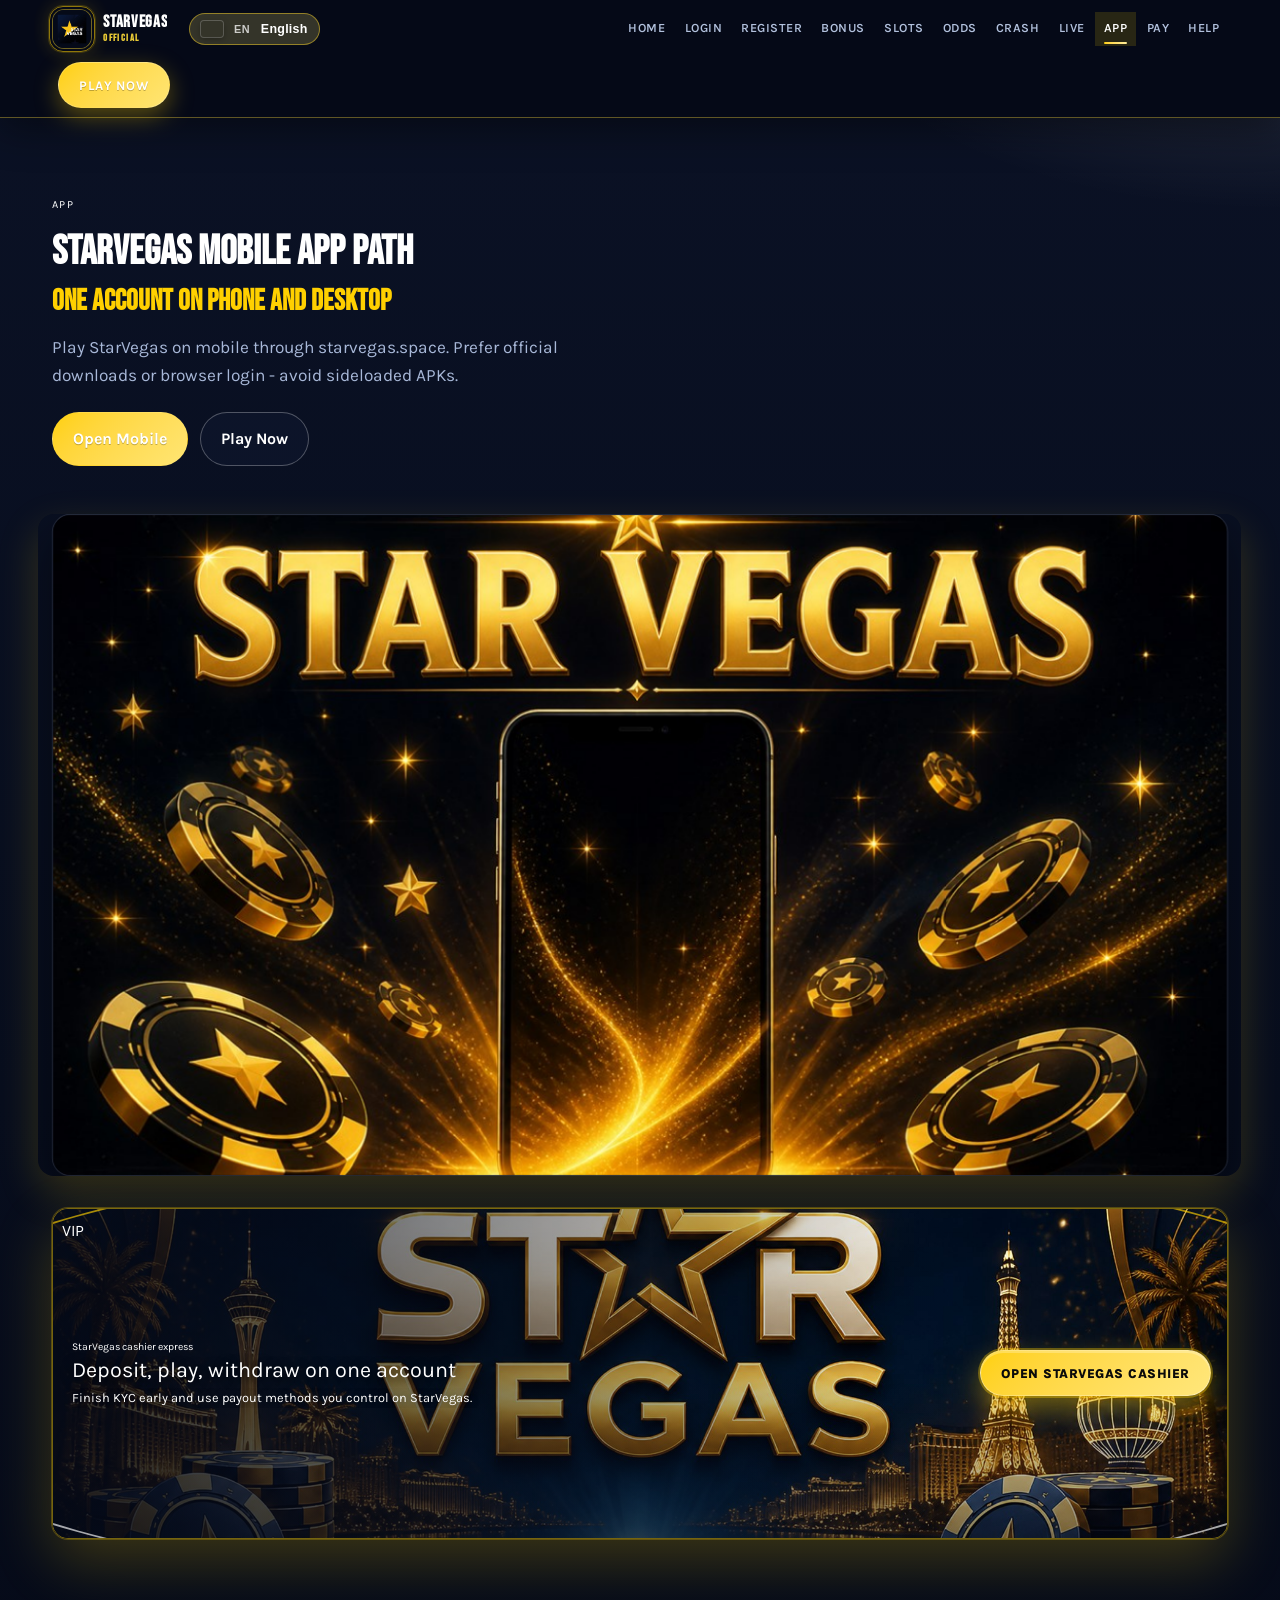
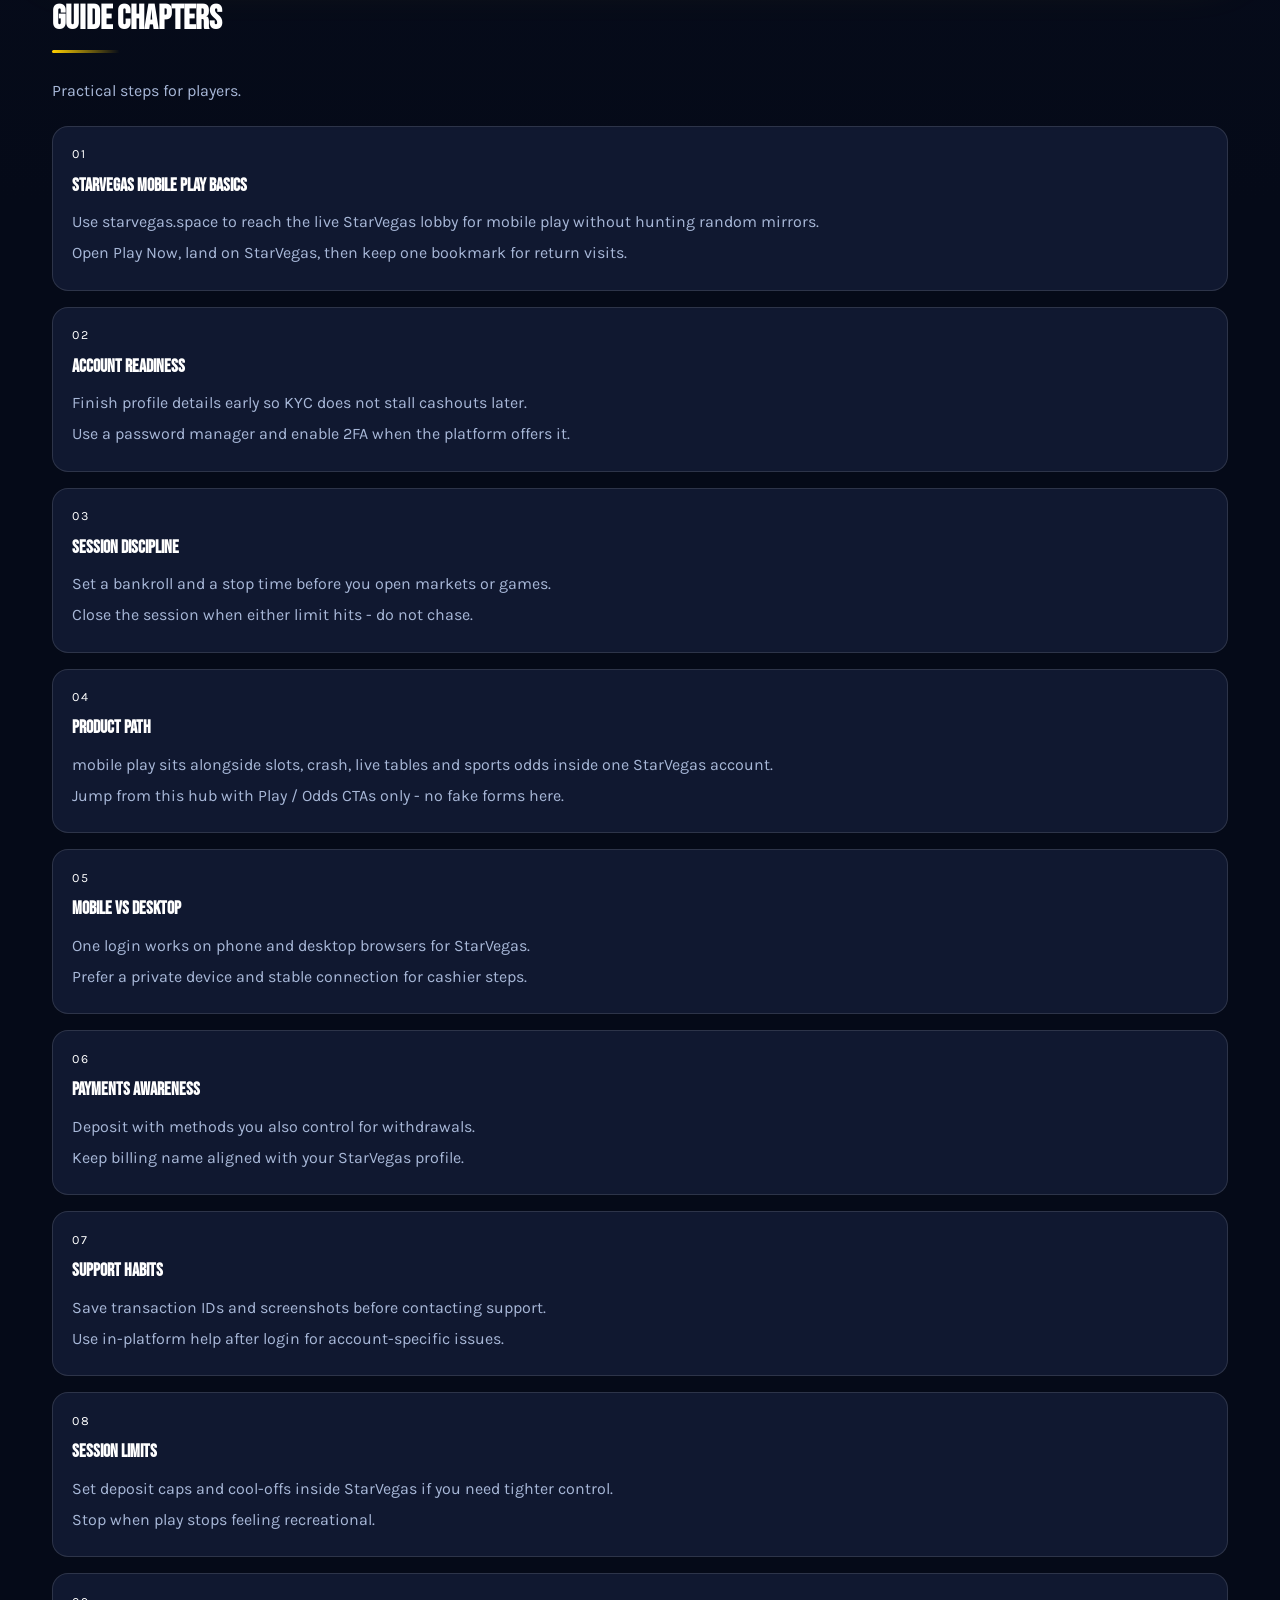
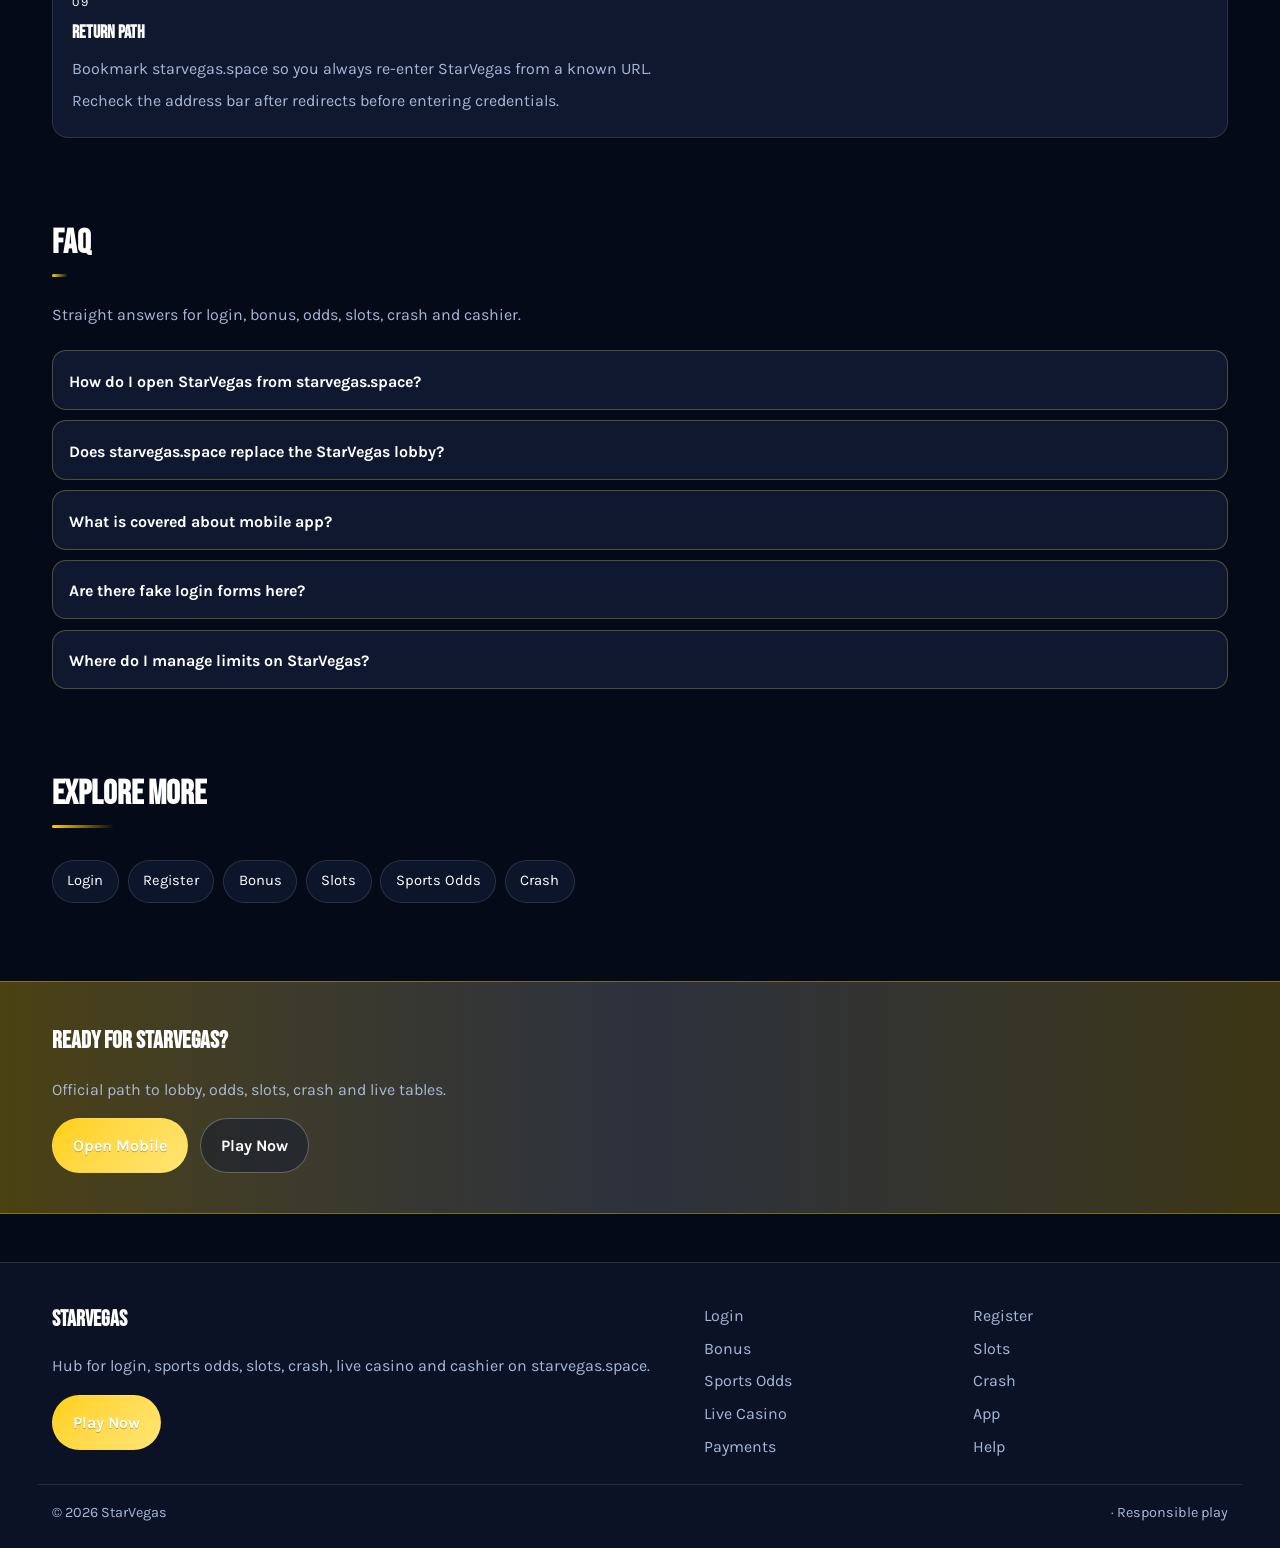
==== svegas-app.html @ f19e1015 "Launch StarVegas hub on starvegas.space" ====
<!DOCTYPE html>
<html lang="en">
<head>
<meta charset="utf-8">
<meta name="viewport" content="width=device-width, initial-scale=1">
<title>StarVegas App &amp; Mobile Play - Same Account | starvegas.space</title>
<meta name="description" content="Use StarVegas on mobile via starvegas.space: one account, browser tips, secure sessions.">
<meta name="keywords" content="StarVegas, StarVegas App, StarVegas login, StarVegas bonus, StarVegas slots, StarVegas odds, starvegas.space">
<meta name="robots" content="index,follow,max-image-preview:large">
<link rel="canonical" href="https://starvegas.space/svegas-app.html">
<meta property="og:type" content="website">
<meta property="og:site_name" content="StarVegas">
<meta property="og:title" content="StarVegas App &amp; Mobile Play - Same Account | starvegas.space">
<meta property="og:description" content="Use StarVegas on mobile via starvegas.space: one account, browser tips, secure sessions.">
<meta property="og:url" content="https://starvegas.space/svegas-app.html">
<meta property="og:image" content="https://starvegas.space/assets/pages/svegas-app.jpg">
<meta name="twitter:card" content="summary_large_image">
<meta name="twitter:title" content="StarVegas App &amp; Mobile Play - Same Account | starvegas.space">
<meta name="twitter:description" content="Use StarVegas on mobile via starvegas.space: one account, browser tips, secure sessions.">
<meta name="twitter:image" content="https://starvegas.space/assets/pages/svegas-app.jpg">
<link rel="icon" href="/favicon.ico" sizes="any">
<link rel="icon" type="image/png" sizes="48x48" href="/favicon-48x48.png">
<link rel="icon" type="image/png" sizes="96x96" href="/favicon-96x96.png">
<link rel="icon" type="image/png" sizes="192x192" href="/favicon-192x192.png">
<link rel="apple-touch-icon" sizes="180x180" href="/apple-touch-icon.png">
<link rel="manifest" href="/site.webmanifest">
<link rel="preconnect" href="https://fonts.googleapis.com">
<link rel="preconnect" href="https://fonts.gstatic.com" crossorigin>
<link href="https://fonts.googleapis.com/css2?family=Bebas+Neue:wght@600;700&family=Karla:wght@400;600;700&display=swap" rel="stylesheet">
<link rel="stylesheet" href="/css/styles.css">
<link rel="stylesheet" href="/css/i18n.css">
<script type="application/ld+json">{"@context":"https://schema.org","@type":"FAQPage","url":"https://starvegas.space/svegas-app.html","mainEntity":[{"@type":"Question","name":"How do I open StarVegas from starvegas.space?","acceptedAnswer":{"@type":"Answer","text":"Tap Play Now on starvegas.space, follow through to the live StarVegas site, then complete login or registration there."}},{"@type":"Question","name":"Does starvegas.space replace the StarVegas lobby?","acceptedAnswer":{"@type":"Answer","text":"No. starvegas.space is an SEO hub for login, bonus path, odds, slots, crash, live casino and cashier. Real games run on StarVegas after you continue."}},{"@type":"Question","name":"What is covered about mobile app?","acceptedAnswer":{"@type":"Answer","text":"This page explains practical mobile app steps for StarVegas players: safe entry, product location, session limits and where to continue via Play Now."}},{"@type":"Question","name":"Are there fake login forms here?","acceptedAnswer":{"@type":"Answer","text":"No. Never enter passwords on the hub. Credentials belong only on the live StarVegas site after you leave this page."}},{"@type":"Question","name":"Where do I manage limits on StarVegas?","acceptedAnswer":{"@type":"Answer","text":"Use deposit limits, reality checks and cool-offs inside the logged-in StarVegas account tools."}}]}</script>
</head>
<body class="layout-3 page">
<header class="site-header" id="siteHeader">
<div class="wrap header-bar">
<a class="brand" href="/" aria-label="StarVegas home">
<span class="brand-mark"><img src="/assets/brand/logo.png" alt="StarVegas logo" width="40" height="40"></span>
<span class="brand-copy"><span class="brand-name">StarVegas</span><span class="brand-tag">Official</span></span>
</a>
<button class="nav-toggle" id="navToggle" aria-expanded="false" aria-controls="siteNav" type="button" aria-label="Open menu"><span></span><span></span><span></span></button>
<nav class="site-nav" id="siteNav" aria-label="Primary"><a class="nav-link" href="/">Home</a><a class="nav-link" href="/svegas-login.html">Login</a><a class="nav-link" href="/svegas-register.html">Register</a><a class="nav-link" href="/svegas-bonus.html">Bonus</a><a class="nav-link" href="/svegas-slots.html">Slots</a><a class="nav-link" href="/svegas-odds.html">Odds</a><a class="nav-link" href="/svegas-crash.html">Crash</a><a class="nav-link" href="/svegas-live.html">Live</a><a class="nav-link is-active" href="/svegas-app.html">App</a><a class="nav-link" href="/svegas-pay.html">Pay</a><a class="nav-link" href="/svegas-help.html">Help</a></nav>
<a class="btn btn-accent header-cta" href="https://martell888.online/1cmG5Ldh?sub_id_1=starvegas.space" rel="nofollow sponsored noopener" target="_blank">Play Now</a>
</div>
</header>
<section class="page-hero"><div class="wrap">
<div class="eyebrow">App</div>
<h1>StarVegas Mobile App Path<em>One account on phone and desktop</em></h1>
<p class="lead">Play StarVegas on mobile through starvegas.space. Prefer official downloads or browser login - avoid sideloaded APKs.</p>
<div class="cta-row">
<a class="btn btn-accent" href="https://martell888.online/1cmG5Ldh?sub_id_1=starvegas.space" rel="nofollow sponsored noopener" target="_blank">Open Mobile</a>
<a class="btn btn-ghost" href="https://martell888.online/1cmG5Ldh?sub_id_1=starvegas.space" rel="nofollow sponsored noopener" target="_blank">Play Now</a>
</div>

</div></section>
<div class="page-cover wrap"><img src="/assets/pages/svegas-app.jpg" alt="App cover" width="1200" height="675" loading="eager"></div>
<div class="wrap"><a class="promo-fx promo-vip reveal" href="https://martell888.online/1cmG5Ldh?sub_id_1=starvegas.space" rel="nofollow sponsored noopener" target="_blank">
<span class="promo-badge">VIP</span>
<span class="promo-fx-glow" aria-hidden="true"></span>
<span class="promo-fx-scan" aria-hidden="true"></span>
<span class="promo-fx-particles" aria-hidden="true"></span>
<span class="promo-fx-rays" aria-hidden="true"></span>
<span class="promo-fx-ring" aria-hidden="true"></span>
<div class="promo-media"><img src="/assets/promo/promo-cashier.jpg" alt="StarVegas promo" width="960" height="540" loading="lazy"></div>
<div class="promo-copy"><span class="promo-kicker">StarVegas cashier express</span><div class="promo-title">Deposit, play, withdraw on one account</div><p class="promo-sub">Finish KYC early and use payout methods you control on StarVegas.</p></div>
<span class="promo-cta"><span class="promo-cta-shine" aria-hidden="true"></span><span class="promo-cta-label">Open StarVegas cashier</span></span>
</a></div>
<section class="chapters wrap"><div class="section-head"><h2>Guide chapters</h2><p class="mute">Practical steps for players.</p></div><div class="chapter-grid"><article class="chapter"><div class="chapter-n">01</div><h3>StarVegas mobile play basics</h3><p>Use starvegas.space to reach the live StarVegas lobby for mobile play without hunting random mirrors.</p><p>Open Play Now, land on StarVegas, then keep one bookmark for return visits.</p></article><article class="chapter"><div class="chapter-n">02</div><h3>Account readiness</h3><p>Finish profile details early so KYC does not stall cashouts later.</p><p>Use a password manager and enable 2FA when the platform offers it.</p></article><article class="chapter"><div class="chapter-n">03</div><h3>Session discipline</h3><p>Set a bankroll and a stop time before you open markets or games.</p><p>Close the session when either limit hits - do not chase.</p></article><article class="chapter"><div class="chapter-n">04</div><h3>Product path</h3><p>mobile play sits alongside slots, crash, live tables and sports odds inside one StarVegas account.</p><p>Jump from this hub with Play / Odds CTAs only - no fake forms here.</p></article><article class="chapter"><div class="chapter-n">05</div><h3>Mobile vs desktop</h3><p>One login works on phone and desktop browsers for StarVegas.</p><p>Prefer a private device and stable connection for cashier steps.</p></article><article class="chapter"><div class="chapter-n">06</div><h3>Payments awareness</h3><p>Deposit with methods you also control for withdrawals.</p><p>Keep billing name aligned with your StarVegas profile.</p></article><article class="chapter"><div class="chapter-n">07</div><h3>Support habits</h3><p>Save transaction IDs and screenshots before contacting support.</p><p>Use in-platform help after login for account-specific issues.</p></article><article class="chapter"><div class="chapter-n">08</div><h3>Session limits</h3><p>Set deposit caps and cool-offs inside StarVegas if you need tighter control.</p><p>Stop when play stops feeling recreational.</p></article><article class="chapter"><div class="chapter-n">09</div><h3>Return path</h3><p>Bookmark starvegas.space so you always re-enter StarVegas from a known URL.</p><p>Recheck the address bar after redirects before entering credentials.</p></article></div></section>
<section class="faq wrap" id="faq"><div class="section-head"><h2>FAQ</h2><p class="mute">Straight answers for login, bonus, odds, slots, crash and cashier.</p></div><div class="faq-list"><details class="faq-item"><summary>How do I open StarVegas from starvegas.space?</summary><p>Tap Play Now on starvegas.space, follow through to the live StarVegas site, then complete login or registration there.</p></details><details class="faq-item"><summary>Does starvegas.space replace the StarVegas lobby?</summary><p>No. starvegas.space is an SEO hub for login, bonus path, odds, slots, crash, live casino and cashier. Real games run on StarVegas after you continue.</p></details><details class="faq-item"><summary>What is covered about mobile app?</summary><p>This page explains practical mobile app steps for StarVegas players: safe entry, product location, session limits and where to continue via Play Now.</p></details><details class="faq-item"><summary>Are there fake login forms here?</summary><p>No. Never enter passwords on the hub. Credentials belong only on the live StarVegas site after you leave this page.</p></details><details class="faq-item"><summary>Where do I manage limits on StarVegas?</summary><p>Use deposit limits, reality checks and cool-offs inside the logged-in StarVegas account tools.</p></details></div></section>
<section class="related wrap"><div class="section-head"><h2>Explore more</h2></div><div class="chip-row"><a class="chip" href="/svegas-login.html">Login</a><a class="chip" href="/svegas-register.html">Register</a><a class="chip" href="/svegas-bonus.html">Bonus</a><a class="chip" href="/svegas-slots.html">Slots</a><a class="chip" href="/svegas-odds.html">Sports Odds</a><a class="chip" href="/svegas-crash.html">Crash</a></div></section>
<section class="cta-band"><div class="wrap cta-inner">
<h2>Ready for StarVegas?</h2>
<p class="mute">Official path to lobby, odds, slots, crash and live tables.</p>
<div class="cta-row">
<a class="btn btn-accent" href="https://martell888.online/1cmG5Ldh?sub_id_1=starvegas.space" rel="nofollow sponsored noopener" target="_blank">Open Mobile</a>
<a class="btn btn-ghost" href="https://martell888.online/1cmG5Ldh?sub_id_1=starvegas.space" rel="nofollow sponsored noopener" target="_blank">Play Now</a>
</div></div></section>
<footer class="site-footer">
<div class="wrap footer-grid">
<div>
<div class="footer-brand">StarVegas</div>
<p class="mute">Hub for login, sports odds, slots, crash, live casino and cashier on starvegas.space.</p>
<a class="btn btn-accent" href="https://martell888.online/1cmG5Ldh?sub_id_1=starvegas.space" rel="nofollow sponsored noopener" target="_blank">Play Now</a>
</div>
<div class="footer-links"><a href="/svegas-login.html">Login</a><a href="/svegas-register.html">Register</a><a href="/svegas-bonus.html">Bonus</a><a href="/svegas-slots.html">Slots</a><a href="/svegas-odds.html">Sports Odds</a><a href="/svegas-crash.html">Crash</a><a href="/svegas-live.html">Live Casino</a><a href="/svegas-app.html">App</a><a href="/svegas-pay.html">Payments</a><a href="/svegas-help.html">Help</a></div>
</div>
<div class="wrap footer-base"><span>&copy; 2026 StarVegas</span><span> &middot; Responsible play</span></div>
</footer>
<script src="/js/main.js"></script>
<script src="/js/i18n-dict.js"></script>
<script src="/js/i18n.js"></script>
</body>
</html>
---- css/styles.css ----
:root{
--bg:#050A18;--surface:#101830;--text:#FFFFFF;--mute:#A8B8D8;
--accent:#FFD000;--accent2:#FFFFFF;
--font-display:'Bebas Neue',Georgia,serif;--font-body:'Karla',system-ui,sans-serif;
--radius:18px;--line:color-mix(in srgb,var(--text) 12%,transparent);
--shadow:0 18px 50px color-mix(in srgb,#000 45%,transparent);
}
*{box-sizing:border-box}html{scroll-behavior:smooth}
body{margin:0;font-family:var(--font-body);color:var(--text);line-height:1.6;min-height:100vh;background:
radial-gradient(1100px 500px at 10% -10%,color-mix(in srgb,var(--accent) 16%,transparent),transparent 55%),
radial-gradient(900px 420px at 100% 0%,color-mix(in srgb,var(--accent2) 14%,transparent),transparent 50%),
linear-gradient(180deg,color-mix(in srgb,var(--surface) 55%,var(--bg)),var(--bg) 38%,var(--bg))}
img{max-width:100%;display:block}a{color:inherit;text-decoration:none}
.wrap{width:min(1120px,92%);margin:0 auto}.mute{color:var(--mute)}
.site-header{position:sticky;top:0;z-index:50;backdrop-filter:blur(10px);background:color-mix(in srgb,var(--bg) 55%,transparent);border-bottom:1px solid transparent;transition:.25s ease}
.site-header.is-solid{background:color-mix(in srgb,var(--bg) 92%,transparent);border-bottom-color:var(--line);box-shadow:0 8px 30px color-mix(in srgb,#000 25%,transparent)}
.header-inner{display:flex;align-items:center;gap:1rem;min-height:72px}
.brand{display:flex;align-items:center;gap:.7rem;font-family:var(--font-display);font-weight:700}
.brand img{width:44px;height:44px;object-fit:cover;border-radius:10px;border:1px solid var(--line);background:var(--surface)}
.site-nav{display:none;gap:.15rem;flex-wrap:wrap}
.nav-link{padding:.45rem .7rem;border-radius:999px;color:var(--mute);font-size:.92rem}
.nav-link:hover,.nav-link.is-active{color:var(--text);background:color-mix(in srgb,var(--accent) 14%,transparent)}
.nav-toggle{margin-left:auto;background:var(--surface);border:1px solid var(--line);color:var(--text);border-radius:999px;padding:.45rem .9rem;cursor:pointer}
.header-cta{display:none}
@media(min-width:980px){.nav-toggle{display:none}.site-nav{display:flex;margin-left:auto}.header-cta{display:inline-flex;margin-left:.4rem}}
body.nav-open .site-nav{display:flex}
.btn{display:inline-flex;align-items:center;justify-content:center;gap:.4rem;padding:.85rem 1.25rem;border-radius:999px;font-weight:700;border:1px solid transparent;transition:.2s ease}
.btn-accent{background:linear-gradient(135deg,var(--accent),color-mix(in srgb,var(--accent2) 45%,var(--accent)));color:#fff;text-shadow:0 1px 0 color-mix(in srgb,#000 25%,transparent)}
.btn-accent:hover{filter:brightness(1.06);transform:translateY(-1px)}
.btn-ghost{border-color:color-mix(in srgb,var(--text) 28%,transparent);color:var(--text);background:color-mix(in srgb,var(--surface) 50%,transparent)}
.btn-ghost:hover{border-color:var(--accent);color:var(--accent)}
.hero{padding:0}.hero-band{background:linear-gradient(105deg,color-mix(in srgb,var(--accent) 18%,transparent),transparent 55%);padding:4.8rem 0 3rem;border-bottom:1px solid color-mix(in srgb,var(--accent) 35%,transparent)}.hero-grid{display:grid;gap:1.75rem}@media(min-width:880px){.hero-grid{grid-template-columns:1fr 320px}}.hero-visual{border-radius:999px 18px 999px 18px;aspect-ratio:1}
.eyebrow{display:inline-block;font-size:.68rem;letter-spacing:.12em;text-transform:uppercase;color:var(--accent2);margin-bottom:.35rem}
.hero h1{font-family:var(--font-display);font-size:clamp(1.25rem,2.2vw,1.7rem);line-height:1.12;margin:0 0 .5rem;font-weight:700}
.hero h1 span{display:block;color:color-mix(in srgb,var(--accent) 85%,var(--text))}
.lead{font-size:1.08rem;color:var(--mute);max-width:54ch;margin:0 0 1.4rem}
.cta-row{display:flex;flex-wrap:wrap;gap:.75rem}
.hero-visual{background:linear-gradient(145deg,color-mix(in srgb,var(--accent) 35%,var(--surface)),var(--surface) 45%,color-mix(in srgb,var(--accent2) 30%,var(--bg))),repeating-linear-gradient(-28deg,transparent,transparent 12px,color-mix(in srgb,var(--text) 4%,transparent) 12px,color-mix(in srgb,var(--text) 4%,transparent) 13px);border:1px solid var(--line);box-shadow:var(--shadow);position:relative;overflow:hidden;min-height:220px}
.hero-visual::after{content:"";position:absolute;inset:18% 12%;border:1px solid color-mix(in srgb,var(--accent) 40%,transparent);border-radius:inherit;opacity:.7}
.section{padding:3.2rem 0}.section-head{margin-bottom:1.4rem}
.section-head h2{font-family:var(--font-display);font-size:clamp(1.55rem,3vw,2.15rem);margin:0 0 .45rem}
.odds-board{display:grid;gap:.8rem}
.odds-row{display:grid;gap:.7rem;align-items:center;background:color-mix(in srgb,var(--surface) 88%,transparent);border:1px solid var(--line);border-radius:var(--radius);padding:1rem 1.1rem}
@media(min-width:760px){.odds-row{grid-template-columns:1.2fr 1fr auto}}
.odds-meta{font-size:.85rem;color:var(--mute)}.odds-match{font-weight:700;font-size:1.05rem}
.odds-prices{display:flex;gap:.45rem;flex-wrap:wrap}
.price{min-width:64px;text-align:center;padding:.45rem .55rem;border-radius:12px;background:color-mix(in srgb,var(--bg) 70%,transparent);border:1px solid var(--line);font-weight:700}
.price small{display:block;font-weight:600;color:var(--mute);font-size:.72rem}
.card-grid{display:grid;grid-template-columns:repeat(2,1fr);gap:.85rem}
@media(min-width:720px){.card-grid{grid-template-columns:repeat(3,1fr)}}
@media(min-width:980px){.card-grid{grid-template-columns:repeat(5,1fr)}}
.game-card{background:var(--surface);border:1px solid var(--line);border-radius:16px;padding:1rem;min-height:120px;display:flex;flex-direction:column;justify-content:flex-end;position:relative;overflow:hidden}
.game-card::before{content:"";position:absolute;inset:0;background:linear-gradient(160deg,color-mix(in srgb,var(--accent) 22%,transparent),transparent 55%)}
.game-card>*{position:relative;z-index:1}
.game-card h3{margin:0;font-size:.98rem;font-family:var(--font-display)}
.game-card .tag{font-size:.75rem;color:var(--accent2);margin-bottom:.35rem;text-transform:uppercase;letter-spacing:.08em}
.crash-grid,.live-grid{display:grid;gap:.85rem}
@media(min-width:700px){.crash-grid{grid-template-columns:repeat(2,1fr)}.live-grid{grid-template-columns:repeat(3,1fr)}}
@media(min-width:1000px){.crash-grid{grid-template-columns:repeat(3,1fr)}}
.panel{background:linear-gradient(180deg,color-mix(in srgb,var(--surface) 92%,var(--accent)),var(--surface));border:1px solid var(--line);border-radius:var(--radius);padding:1.15rem 1.2rem}
.panel h3{margin:0 0 .35rem;font-family:var(--font-display)}
.bonus-box{display:grid;gap:1.2rem;background:color-mix(in srgb,var(--surface) 90%,transparent);border:1px solid color-mix(in srgb,var(--accent) 35%,var(--line));border-radius:24px;padding:1.5rem}
@media(min-width:860px){.bonus-box{grid-template-columns:1.4fr .8fr;align-items:center}}
.seo-stack{display:grid;gap:1rem}@media(min-width:800px){.seo-stack{grid-template-columns:repeat(2,1fr)}}
.seo-card{padding:1.2rem;border-radius:16px;background:var(--surface);border:1px solid var(--line)}
.seo-card h3{margin:0 0 .5rem;font-size:1.05rem;font-family:var(--font-display)}
.faq-list{display:grid;gap:.65rem}
.faq-item{background:var(--surface);border:1px solid var(--line);border-radius:14px;padding:.2rem 1rem 0}
.faq-item summary{cursor:pointer;font-weight:700;padding:.9rem 0;list-style:none}
.faq-item summary::-webkit-details-marker{display:none}
.faq-item p{margin:0 0 1rem;color:var(--mute)}
.cta-band{margin:2.5rem 0 0;padding:2.5rem 0;background:linear-gradient(90deg,color-mix(in srgb,var(--accent2) 18%,var(--bg)),color-mix(in srgb,var(--accent) 14%,var(--bg)));border-top:1px solid var(--line);border-bottom:1px solid var(--line)}
.cta-inner h2{font-family:var(--font-display);margin:0 0 .5rem}
.page-hero{padding:4.5rem 0 1.75rem;overflow:visible}
.page-hero h1{font-family:var(--font-display);font-size:clamp(1.75rem,3.6vw,2.55rem);line-height:1.22;margin:0 0 .8rem;padding-top:.18em;overflow:visible}
.page-hero h1 em{font-style:normal;color:var(--accent);display:block;font-size:.72em;margin-top:.4rem;line-height:1.25;padding-top:.06em}
.gate{margin:1.2rem 0 0;padding:1rem 1.15rem;border-left:3px solid var(--accent);background:color-mix(in srgb,var(--surface) 80%,transparent);border-radius:0 14px 14px 0}
.chapter-grid{display:grid;gap:1rem}
.chapter{background:var(--surface);border:1px solid var(--line);border-radius:16px;padding:1.15rem 1.2rem}
.chapter-n{font-size:.78rem;letter-spacing:.12em;text-transform:uppercase;color:var(--accent2);margin-bottom:.35rem}
.chapter h3{margin:0 0 .55rem;font-family:var(--font-display);font-size:1.15rem}
.chapter p{margin:.35rem 0;color:var(--mute)}
.chip-row{display:flex;flex-wrap:wrap;gap:.55rem}
.chip{padding:.55rem .9rem;border-radius:999px;border:1px solid var(--line);background:color-mix(in srgb,var(--surface) 80%,transparent);font-size:.92rem}
.chip:hover{border-color:var(--accent);color:var(--accent)}
.related,.chapters,.faq{padding:2.4rem 0}
.site-footer{margin-top:3rem;padding:2.5rem 0 1.5rem;border-top:1px solid var(--line);background:color-mix(in srgb,var(--surface) 55%,var(--bg))}
.footer-grid{display:grid;gap:1.5rem}@media(min-width:800px){.footer-grid{grid-template-columns:1.2fr 1fr}}
.footer-brand{font-family:var(--font-display);font-size:1.35rem;font-weight:700;margin-bottom:.5rem}
.footer-links{display:grid;grid-template-columns:repeat(2,1fr);gap:.45rem .8rem}
.footer-links a{color:var(--mute)}.footer-links a:hover{color:var(--accent)}
.footer-base{display:flex;justify-content:space-between;gap:1rem;flex-wrap:wrap;margin-top:1.5rem;padding-top:1rem;border-top:1px solid var(--line);color:var(--mute);font-size:.9rem}
.layout-3 .hero-visual{outline:1px solid color-mix(in srgb,var(--accent) 25%,transparent);outline-offset:6px}
.promo-rail,.promo-rail-inner,.promo-pill,.promo-text,.promo-link{display:none!important}
.site-header{position:sticky;top:0;z-index:50;background:color-mix(in srgb,var(--bg) 94%,#000);border-bottom:1px solid color-mix(in srgb,var(--accent) 28%,var(--line));box-shadow:0 10px 40px color-mix(in srgb,#000 45%,transparent);backdrop-filter:blur(18px) saturate(1.15)}
.site-header.is-solid{background:color-mix(in srgb,var(--bg) 98%,#000);border-bottom-color:color-mix(in srgb,var(--accent) 40%,var(--line));box-shadow:0 12px 44px color-mix(in srgb,#000 55%,transparent)}
.header-bar,.header-inner{display:grid;grid-template-columns:auto 1fr auto;align-items:center;gap:.85rem;min-height:64px;padding:.55rem 0;position:relative}
.brand{display:flex;align-items:center;gap:.7rem;min-width:0;text-decoration:none}
.brand-mark{position:relative;display:grid;place-items:center;flex:0 0 auto}
.brand-mark::after{content:"";position:absolute;inset:-3px;border-radius:14px;border:1px solid color-mix(in srgb,var(--accent) 65%,transparent);box-shadow:0 0 0 1px color-mix(in srgb,var(--accent) 18%,transparent),0 0 18px color-mix(in srgb,var(--accent) 22%,transparent);opacity:.85}
.brand img,.brand-mark img{width:40px;height:40px;object-fit:cover;border-radius:12px;display:block;border:1px solid color-mix(in srgb,var(--accent) 35%,var(--line));background:var(--surface);position:relative;z-index:1}
.brand-copy{display:flex;flex-direction:column;line-height:1.05;min-width:0;gap:.12rem}
.brand-name{font-family:var(--font-display);font-weight:700;font-size:1.05rem;letter-spacing:.04em;text-transform:uppercase;white-space:nowrap;overflow:hidden;text-overflow:ellipsis;color:var(--text)}
.brand-tag{font-size:.62rem;letter-spacing:.14em;text-transform:uppercase;color:color-mix(in srgb,var(--accent) 75%,var(--mute));font-weight:700}
.site-nav{display:none;align-items:center;justify-content:center;gap:.1rem;flex-wrap:nowrap;min-width:0}
.nav-link{position:relative;padding:.45rem .55rem;border-radius:0;color:color-mix(in srgb,var(--mute) 88%,var(--text));font-size:.78rem;font-weight:600;letter-spacing:.04em;text-transform:uppercase;background:transparent;transition:color .2s ease}
.nav-link:hover{color:var(--text);background:transparent}
.nav-link.is-active{color:var(--text)}
.nav-link.is-active::after,.nav-link:hover::after{content:"";position:absolute;left:.55rem;right:.55rem;bottom:.15rem;height:2px;border-radius:2px;background:linear-gradient(90deg,var(--accent),color-mix(in srgb,var(--accent2) 60%,var(--accent)))}
.nav-toggle{margin-left:auto;width:42px;height:42px;border-radius:12px;border:1px solid color-mix(in srgb,var(--accent) 30%,var(--line));background:color-mix(in srgb,var(--surface) 80%,transparent);display:inline-grid;place-content:center;gap:5px;cursor:pointer;padding:0}
.nav-toggle span{display:block;width:18px;height:2px;border-radius:2px;background:var(--text)}
.header-cta{display:none;padding:.72rem 1.25rem!important;font-size:.82rem!important;letter-spacing:.06em;text-transform:uppercase;border-radius:999px;box-shadow:0 8px 24px color-mix(in srgb,var(--accent) 35%,transparent);border:1px solid color-mix(in srgb,#fff 18%,transparent)!important}
@media(min-width:1100px){.nav-toggle{display:none}.site-nav{display:flex}.header-cta{display:inline-flex}}
@media(max-width:1099px){.header-bar,.header-inner{grid-template-columns:1fr auto auto}.site-nav{display:none}.header-cta{display:inline-flex;padding:.62rem 1rem!important;font-size:.75rem!important}}
body.nav-open .site-nav{display:flex;position:absolute;left:0;right:0;top:calc(100% + 1px);flex-direction:column;align-items:stretch;gap:0;padding:.55rem;background:color-mix(in srgb,var(--bg) 97%,#000);border:1px solid color-mix(in srgb,var(--accent) 28%,var(--line));border-radius:0 0 16px 16px;box-shadow:0 18px 40px color-mix(in srgb,#000 50%,transparent);z-index:60}
body.nav-open .nav-link{padding:.85rem 1rem;border-radius:10px;text-transform:none;letter-spacing:.02em;font-size:.95rem}
body.nav-open .nav-link.is-active,body.nav-open .nav-link:hover{background:color-mix(in srgb,var(--accent) 14%,transparent)}
body.nav-open .nav-link.is-active::after,body.nav-open .nav-link:hover::after{display:none}
@keyframes brandPulse{0%,100%{opacity:.55}50%{opacity:1}}
.hero{padding:.7rem 0 .85rem !important;text-align:left !important}
.hero-band{padding:0 !important;background:transparent !important;border:0 !important}
.hero-shell{display:grid;gap:.85rem;align-items:center;max-width:none;margin:0;justify-items:stretch}
@media(min-width:920px){.hero-shell{grid-template-columns:1.2fr .8fr;gap:1.1rem;min-height:0;max-height:calc(100vh - 88px)}}
.hero-copy{max-width:540px}
.hero .eyebrow{margin-bottom:.28rem !important;font-size:.65rem !important}
.hero h1{font-size:clamp(1.2rem,2vw,1.65rem) !important;line-height:1.12 !important;margin:0 0 .4rem !important}
.hero h1 span{font-size:.8em;margin-top:.15rem}
.hero .lead{font-size:.9rem !important;line-height:1.35 !important;margin:0 0 .65rem !important;display:-webkit-box;-webkit-line-clamp:2;-webkit-box-orient:vertical;overflow:hidden}
.hero .cta-row{gap:.4rem}
.hero .btn{padding:.5rem .85rem;font-size:.86rem}
.nav-link{/* premium nav */}
.btn.btn-sm{padding:.4rem .75rem;font-size:.82rem}
.hero-visual.hero-stage,.hero-stage{clip-path:none !important;outline:none !important;transform:perspective(900px) rotateX(var(--hy,0deg)) rotateY(var(--hx,0deg));--hx:0deg;--hy:0deg;position:relative;isolation:isolate;transform-style:preserve-3d;transition:transform .35s ease;padding:0;background:var(--surface);border:0;box-shadow:none;width:100% !important;max-width:240px;margin-inline:auto;aspect-ratio:3/4;height:auto;min-height:0;max-height:min(300px,calc(100vh - 130px));border-radius:16px;overflow:hidden;display:block}
@media(min-width:920px){.hero-visual.hero-stage,.hero-stage{max-width:min(300px,34vw);width:100% !important;height:auto;max-height:min(380px,calc(100vh - 100px));aspect-ratio:3/4;margin-inline:0;justify-self:end}}
.hero-stage::after{display:none !important}
.hero-glow{position:absolute;inset:-14% -10%;background:radial-gradient(circle at 50% 40%,color-mix(in srgb,var(--accent) 45%,transparent),transparent 62%);filter:blur(18px);animation:glowDrift 5.5s ease-in-out infinite alternate;z-index:0;pointer-events:none}
.hero-img{position:absolute;inset:0;z-index:1;width:100%;height:100%;object-fit:cover;object-position:center top;border-radius:0;border:0;box-shadow:none;aspect-ratio:auto;min-height:0;max-height:none;animation:heroKen 12s ease-in-out infinite alternate;transform-origin:center top;will-change:transform;background:transparent}
.game-card img,.media-panel img{animation:tileKen 9s ease-in-out infinite alternate;transform-origin:center center;will-change:transform}
.page-cover img{animation:tileKen 11s ease-in-out infinite alternate;transform-origin:center center}
@keyframes tileKen{from{transform:scale(1)}to{transform:scale(1.12)}}
@keyframes heroKen{from{transform:scale(1)}to{transform:scale(1.1) translate3d(0,-1.5%,0)}}
@media(min-width:920px){.hero-img{min-height:0;height:100%;width:100%}}
.hero-shine{position:absolute;inset:0;z-index:2;border-radius:inherit;pointer-events:none;overflow:hidden}
.hero-shine::before{content:"";position:absolute;top:-20%;left:-40%;width:45%;height:140%;background:linear-gradient(90deg,transparent,color-mix(in srgb,#fff 22%,transparent),transparent);transform:skewX(-18deg);animation:shineSweep 4.8s ease-in-out infinite}
.hero-badge{position:absolute;left:8px;bottom:8px;z-index:3;padding:.25rem .5rem;border-radius:999px;font-size:.58rem;font-weight:800;letter-spacing:.04em;text-transform:uppercase;background:color-mix(in srgb,var(--bg) 72%,transparent);border:1px solid color-mix(in srgb,var(--accent) 45%,transparent);backdrop-filter:blur(8px)}
@keyframes glowDrift{from{transform:translate3d(-2%,-1%,0) scale(1)}to{transform:translate3d(3%,2%,0) scale(1.08)}}
@keyframes shineSweep{0%,30%{transform:translateX(0) skewX(-18deg);opacity:0}45%{opacity:.55}70%,100%{transform:translateX(320%) skewX(-18deg);opacity:0}}
.bonus-spotlight .section-head h2{font-size:clamp(1.7rem,3.2vw,2.35rem)}
.bonus-box-accent{position:relative;overflow:hidden;border:1px solid color-mix(in srgb,var(--accent) 55%,var(--line));background:
linear-gradient(135deg,color-mix(in srgb,var(--accent) 18%,var(--surface)),var(--surface) 42%,color-mix(in srgb,var(--accent2) 10%,var(--surface)));
box-shadow:0 18px 50px color-mix(in srgb,var(--accent) 18%,transparent)}
.bonus-box-accent::before{content:"";position:absolute;inset:-40% auto auto -20%;width:280px;height:280px;border-radius:50%;background:radial-gradient(circle,color-mix(in srgb,var(--accent) 35%,transparent),transparent 70%);pointer-events:none}
.bonus-kicker{display:inline-flex;align-items:center;gap:.35rem;margin-bottom:.7rem;padding:.35rem .7rem;border-radius:999px;font-size:.75rem;font-weight:800;letter-spacing:.08em;text-transform:uppercase;color:#0a0a0a;background:linear-gradient(135deg,var(--accent),color-mix(in srgb,var(--accent2) 55%,var(--accent)))}
.bonus-box-accent h3{position:relative;z-index:1;font-size:clamp(1.25rem,2.4vw,1.65rem);margin:0 0 .7rem}
.bonus-box-accent p,.bonus-box-accent ul{position:relative;z-index:1}
.bonus-cta-panel{position:relative;z-index:1;display:flex;flex-direction:column;gap:.85rem;align-items:flex-end;justify-content:center;padding:1rem;border-radius:18px;background:color-mix(in srgb,var(--bg) 35%,transparent);border:1px solid color-mix(in srgb,var(--accent) 30%,var(--line))}
.bonus-cta-note{margin:0;font-weight:700;color:var(--text);font-size:.95rem}
.reveal{opacity:0;transform:translateY(18px);transition:opacity .55s ease,transform .55s ease}
.reveal.is-in{opacity:1;transform:none}
.game-card,.media-panel,.odds-row,.bonus-box{opacity:0;transform:translateY(14px);transition:opacity .5s ease,transform .5s ease}
.game-card.is-in,.media-panel.is-in,.odds-row.is-in,.bonus-box.is-in{opacity:1;transform:none}
.game-card{padding:0;min-height:0;justify-content:flex-start}
.game-card::before{display:none}
.game-card a{display:flex;flex-direction:column;height:100%;color:inherit;text-decoration:none}
.game-card img{width:100%;aspect-ratio:16/11;object-fit:cover;border-radius:16px 16px 0 0;display:block;background:var(--surface)}
.game-card .card-meta{padding:.7rem .9rem .9rem}.game-card h3{font-size:.98rem;margin:.15rem 0 0;line-height:1.2}.game-card{border-radius:16px;overflow:hidden;box-shadow:0 10px 28px color-mix(in srgb,#000 28%,transparent)}
.game-card:hover{transform:translateY(-4px);border-color:color-mix(in srgb,var(--accent) 45%,var(--line))}
.game-card.is-in:hover{transform:translateY(-4px)}
.media-panel{padding:0;overflow:hidden;border:1px solid color-mix(in srgb,var(--accent) 28%,var(--line));background:linear-gradient(180deg,color-mix(in srgb,var(--surface) 92%,var(--accent)),var(--surface));box-shadow:0 14px 36px color-mix(in srgb,var(--accent) 14%,transparent)}
.media-panel img{width:100%;aspect-ratio:16/10;object-fit:cover;display:block;border-bottom:1px solid color-mix(in srgb,var(--accent) 25%,transparent)}
.media-panel .tag,.media-panel h3,.media-panel p,.media-panel .btn{margin-left:1rem;margin-right:1rem}
.media-panel .tag{margin-top:.75rem;color:var(--accent)!important;font-weight:800}
.media-panel h3{margin:.2rem 1rem .35rem;font-size:1.15rem}
.media-panel p{margin:0 1rem .7rem;font-size:.88rem;line-height:1.35;display:-webkit-box;-webkit-line-clamp:2;-webkit-box-orient:vertical;overflow:hidden}
.media-panel .btn{margin:0 1rem 1rem;display:inline-flex}
.game-card .tag{color:var(--accent)!important;font-weight:800}
.card-grid{gap:1rem}
.crash-grid,.live-grid{display:grid;gap:1rem;grid-template-columns:repeat(auto-fit,minmax(260px,1fr))}
.page-cover{margin:1.25rem auto 2rem;overflow:hidden;border-radius:18px}
.page-cover img{width:100%;aspect-ratio:16/9;max-height:none;height:auto;object-fit:cover;object-position:center center;border-radius:18px;border:1px solid var(--line);box-shadow:var(--shadow);display:block}

/* HOME ENERGY */
body.home{background:
radial-gradient(900px 480px at 8% -8%,color-mix(in srgb,var(--accent) 28%,transparent),transparent 55%),
radial-gradient(800px 420px at 100% 8%,color-mix(in srgb,var(--accent2) 18%,transparent),transparent 50%),
radial-gradient(700px 380px at 50% 35%,color-mix(in srgb,var(--accent) 8%,transparent),transparent 60%),
linear-gradient(180deg,color-mix(in srgb,var(--surface) 70%,var(--bg)),var(--bg) 42%,var(--bg))}
.eyebrow-pill{display:inline-flex!important;align-items:center;padding:.28rem .7rem;border-radius:999px;border:1px solid color-mix(in srgb,var(--accent) 45%,transparent);background:color-mix(in srgb,var(--accent) 14%,transparent);color:var(--accent)!important;font-weight:800;letter-spacing:.12em}
.hero h1{font-size:clamp(1.45rem,2.6vw,2.05rem)!important;line-height:1.1!important}
.hero h1 span{color:var(--accent)!important;font-weight:700}
.hero-chips{display:flex;flex-wrap:wrap;gap:.45rem;margin-top:.85rem}
.chip-hot{padding:.42rem .8rem;border-radius:999px;border:1px solid color-mix(in srgb,var(--accent) 40%,var(--line));background:color-mix(in srgb,var(--accent) 12%,var(--surface));color:var(--text);font-size:.78rem;font-weight:700;letter-spacing:.03em;transition:.2s ease}
.chip-hot:hover{border-color:var(--accent);background:color-mix(in srgb,var(--accent) 28%,var(--surface));color:#fff;transform:translateY(-1px);box-shadow:0 8px 22px color-mix(in srgb,var(--accent) 25%,transparent)}
.section{padding:2.6rem 0;position:relative}
.section-hot{background:linear-gradient(180deg,color-mix(in srgb,var(--accent) 7%,transparent),transparent 70%)}
.section-alt{background:linear-gradient(180deg,color-mix(in srgb,var(--surface) 55%,transparent),transparent 75%);border-top:1px solid color-mix(in srgb,var(--accent) 12%,transparent);border-bottom:1px solid color-mix(in srgb,var(--accent) 12%,transparent)}
.section-head h2{position:relative;display:inline-block;padding-bottom:.45rem;margin-bottom:.55rem!important}
.section-head h2::after{content:"";position:absolute;left:0;bottom:0;width:min(120px,40%);height:3px;border-radius:3px;background:linear-gradient(90deg,var(--accent),transparent)}
.section-head .mute{max-width:62ch}
.game-card{border:1px solid color-mix(in srgb,var(--accent) 18%,var(--line))!important;background:color-mix(in srgb,var(--surface) 92%,var(--accent));transition:transform .25s ease,border-color .25s ease,box-shadow .25s ease}
.game-card:hover{box-shadow:0 16px 40px color-mix(in srgb,var(--accent) 28%,transparent)!important;border-color:color-mix(in srgb,var(--accent) 55%,var(--line))!important}
.game-card .card-meta{background:linear-gradient(180deg,transparent,color-mix(in srgb,var(--bg) 35%,transparent))}
.odds-row{border-color:color-mix(in srgb,var(--accent) 22%,var(--line))!important;background:linear-gradient(135deg,color-mix(in srgb,var(--accent) 10%,var(--surface)),var(--surface))!important;box-shadow:0 10px 28px color-mix(in srgb,#000 22%,transparent)}
.price{border-color:color-mix(in srgb,var(--accent) 25%,var(--line))!important;background:color-mix(in srgb,var(--bg) 55%,var(--surface))!important}
.price:hover{border-color:var(--accent);color:var(--accent)}
.hero-stage{box-shadow:0 20px 50px color-mix(in srgb,var(--accent) 22%,transparent),0 0 0 1px color-mix(in srgb,var(--accent) 30%,transparent)!important;border-radius:20px!important}
.cta-band{background:linear-gradient(90deg,color-mix(in srgb,var(--accent) 28%,var(--bg)),color-mix(in srgb,var(--accent2) 16%,var(--bg)),color-mix(in srgb,var(--accent) 22%,var(--bg)))!important;border-color:color-mix(in srgb,var(--accent) 35%,transparent)!important}
.seo-card{border-color:color-mix(in srgb,var(--accent) 18%,var(--line));background:linear-gradient(180deg,color-mix(in srgb,var(--accent) 8%,var(--surface)),var(--surface));transition:.2s ease}
.seo-card:hover{border-color:color-mix(in srgb,var(--accent) 45%,var(--line));transform:translateY(-2px)}
.faq-item{border-color:color-mix(in srgb,var(--accent) 16%,var(--line))}
.bonus-kicker{color:#fff!important;text-shadow:0 1px 0 color-mix(in srgb,#000 30%,transparent)}
@media (prefers-reduced-motion:reduce){
.brand-mark::after,.hero-glow,.hero-img,.hero-shine::before,.game-card img,.media-panel img,.page-cover img,.promo-media img{animation:none!important}
.reveal,.game-card,.media-panel,.odds-row,.bonus-box{opacity:1;transform:none}
.hero-stage{transform:none}
}


/* ===== PROVIDERS + PROMO BANNERS ===== */
.providers-block{margin:1.25rem 0 0}
.providers-block .providers-label{font-size:.72rem;font-weight:800;letter-spacing:.14em;text-transform:uppercase;color:var(--accent);margin:0 0 .65rem}
.providers-strip{display:flex;flex-wrap:wrap;gap:.45rem}
.provider-chip{
  display:inline-flex;align-items:center;padding:.42rem .75rem;border-radius:999px;
  border:1px solid color-mix(in srgb,var(--accent) 35%,var(--line));
  background:color-mix(in srgb,var(--surface) 88%,var(--accent));
  color:var(--text);font-size:.78rem;font-weight:700;letter-spacing:.02em;
  transition:transform .35s cubic-bezier(.22,1,.36,1),border-color .3s,box-shadow .35s,background .3s;
}
.provider-chip:hover{
  transform:translateY(-2px);
  border-color:var(--accent);
  box-shadow:0 10px 24px color-mix(in srgb,var(--accent) 28%,transparent);
  background:color-mix(in srgb,var(--accent) 18%,var(--surface));
  color:#fff;
}

.promo-banner{
  display:flex;flex-wrap:wrap;align-items:center;justify-content:space-between;gap:1rem;
  margin:1.35rem auto;padding:1.05rem 1.25rem;border-radius:18px;position:relative;overflow:hidden;
  text-decoration:none;color:inherit;
  border:1px solid color-mix(in srgb,var(--accent) 45%,var(--line));
  background:linear-gradient(135deg,color-mix(in srgb,var(--accent) 22%,var(--surface)),var(--surface) 55%,color-mix(in srgb,var(--accent2) 14%,var(--bg)));
  box-shadow:0 14px 36px color-mix(in srgb,var(--accent) 16%,transparent);
  transition:transform .4s cubic-bezier(.22,1,.36,1),box-shadow .4s;
}
.promo-banner:hover{transform:translateY(-3px);box-shadow:0 18px 44px color-mix(in srgb,var(--accent) 28%,transparent);color:inherit}
.promo-banner .promo-kicker{display:block;font-size:.68rem;font-weight:800;letter-spacing:.14em;text-transform:uppercase;color:var(--accent);margin:0 0 .28rem}
.promo-banner .promo-title{margin:0;font-family:var(--font-display);font-size:clamp(1.05rem,2.2vw,1.45rem);line-height:1.2;color:var(--text)}
.promo-banner .promo-sub{margin:.35rem 0 0;font-size:.9rem;color:var(--mute);max-width:52ch}
.promo-banner .promo-cta{
  flex:0 0 auto;display:inline-flex;align-items:center;justify-content:center;
  padding:.7rem 1.15rem;border-radius:999px;font-weight:800;font-size:.86rem;letter-spacing:.04em;text-transform:uppercase;
  background:linear-gradient(135deg,var(--accent),color-mix(in srgb,var(--accent2) 50%,var(--accent)));
  color:#0a0a0a;border:1px solid color-mix(in srgb,#fff 20%,transparent);
  box-shadow:0 10px 26px color-mix(in srgb,var(--accent) 35%,transparent);
  transition:transform .35s cubic-bezier(.22,1,.36,1),filter .3s;
}
.promo-banner:hover .promo-cta{transform:scale(1.04);filter:brightness(1.08)}
.promo-banner::before{
  content:"";position:absolute;inset:0;pointer-events:none;
  background:radial-gradient(600px 120px at 10% 50%,color-mix(in srgb,var(--accent) 28%,transparent),transparent 60%);
  opacity:.7;
}

/* Different animations */
.promo-pulse{animation:promoPulse 2.8s ease-in-out infinite}
.promo-shimmer::after{
  content:"";position:absolute;top:-20%;left:-40%;width:40%;height:140%;
  background:linear-gradient(90deg,transparent,color-mix(in srgb,#fff 28%,transparent),transparent);
  transform:skewX(-18deg);animation:promoShimmer 3.8s ease-in-out infinite;pointer-events:none;
}
.promo-glow{animation:promoGlow 3.2s ease-in-out infinite}
.promo-slide .promo-title{display:inline-block;animation:promoSlide 4.5s ease-in-out infinite}
.promo-spark::before{animation:promoSpark 2.6s ease-in-out infinite}
.promo-marquee .promo-sub{overflow:hidden;white-space:nowrap;max-width:100%}
.promo-marquee .promo-sub span{display:inline-block;padding-left:100%;animation:promoMarquee 14s linear infinite}

@keyframes promoPulse{0%,100%{box-shadow:0 14px 36px color-mix(in srgb,var(--accent) 16%,transparent)}50%{box-shadow:0 18px 48px color-mix(in srgb,var(--accent) 38%,transparent)}}
@keyframes promoShimmer{0%,25%{transform:translateX(0) skewX(-18deg);opacity:0}40%{opacity:.7}70%,100%{transform:translateX(380%) skewX(-18deg);opacity:0}}
@keyframes promoGlow{0%,100%{filter:brightness(1)}50%{filter:brightness(1.08)}}
@keyframes promoSlide{0%,100%{transform:translateX(0)}50%{transform:translateX(6px)}}
@keyframes promoSpark{0%,100%{opacity:.55;transform:scale(1)}50%{opacity:1;transform:scale(1.04)}}
@keyframes promoMarquee{0%{transform:translateX(0)}100%{transform:translateX(-100%)}}

.wrap > .promo-banner,.section .promo-banner{width:100%}
@media (max-width:700px){
  .promo-banner{flex-direction:column;align-items:flex-start}
  .promo-banner .promo-cta{width:100%;text-align:center}
}
@media (prefers-reduced-motion:reduce){
  .promo-pulse,.promo-glow,.promo-slide .promo-title,.promo-spark::before,.promo-marquee .promo-sub span,.promo-shimmer::after{animation:none!important}
}


/* ===== BATCH12 AUTO-MOTION (from roobet polish) ===== */
.promo-fx{animation:promoEnter .7s cubic-bezier(.16,1,.3,1) both}
.game-card img,.media-panel img{
  animation:tileKen 9s ease-in-out infinite alternate !important;
  transform-origin:center center;
  will-change:transform;
}
.hero-img{
  animation:heroKen 12s ease-in-out infinite alternate !important;
  transform-origin:center top;
}
.promo-media img{
  animation:promoKen 12s ease-in-out infinite alternate !important;
}
.providers-block{margin:1.25rem 0 0}
.providers-block .providers-label{font-size:.72rem;font-weight:800;letter-spacing:.14em;text-transform:uppercase;color:var(--accent);margin:0 0 .65rem}
.providers-strip{display:flex;flex-wrap:wrap;gap:.45rem}
.provider-chip{
  display:inline-flex;align-items:center;padding:.45rem .75rem;border-radius:999px;
  border:1px solid color-mix(in srgb,var(--accent) 35%,var(--line));
  background:color-mix(in srgb,var(--accent) 10%,var(--surface));
  color:var(--text);font-size:.78rem;font-weight:700;text-decoration:none;
  transition:.2s ease;
}
.provider-chip:hover{border-color:var(--accent);background:color-mix(in srgb,var(--accent) 22%,var(--surface));color:#fff}
@keyframes promoEnter{from{opacity:0;transform:translateY(14px)}to{opacity:1;transform:none}}
@keyframes promoKen{from{transform:scale(1)}to{transform:scale(1.08)}}
@keyframes tileKen{from{transform:scale(1)}to{transform:scale(1.12)}}
@keyframes heroKen{from{transform:scale(1)}to{transform:scale(1.1) translate3d(0,-1.5%,0)}}
@media (prefers-reduced-motion:reduce){
  .promo-fx,.hero-img,.game-card img,.media-panel img,.promo-media img,.provider-chip{animation:none!important}
}


/* batch13 import from batch12 final */
  .wrap{padding-left:.85rem;padding-right:.85rem}
  .provider-row,
  .providers-strip{
    gap:.45rem !important;
    overflow-x:auto !important;
    -webkit-overflow-scrolling:touch;
  }
}

@media (max-width:480px){
  .header-cta{display:none !important}
  .header-bar,
  .header-inner{
    grid-template-columns:minmax(0,1fr) auto auto !important;
  }
  .lang-switch{grid-column:2 !important}
  .nav-toggle{grid-column:3 !important}
  .lang-switch-btn .lang-code{display:none !important}
  .brand-name{font-size:.74rem !important}
  .promo-media{aspect-ratio:4 / 3 !important}
  .hero-chips .chip{font-size:.68rem !important;padding:.28rem .5rem !important}
}

@media (min-width:1100px){
  /* safety: nothing from mobile polish leaks вЂ” desktop stays as-is */
}


/* ===== REVEAL FALLBACK (ship) ===== */
.reveal,.game-card,.media-panel,.odds-row,.bonus-box{opacity:1;transform:none}
.reveal.is-in,.game-card.is-in,.media-panel.is-in,.odds-row.is-in,.bonus-box.is-in{opacity:1;transform:none}
/* ===== SLOTS-FIRST + 3 WOW PROMOS + HERO SLIM (batch12) ===== */
.wrap{width:min(1280px,94%) !important}
.hero{padding:.55rem 0 .5rem !important}
.hero-shell{grid-template-columns:1fr !important;gap:.55rem !important;max-height:none !important}
.hero-visual.hero-stage,.hero-stage{/* show restored */}
.hero-copy{max-width:72ch !important}
.hero .lead{-webkit-line-clamp:3 !important}
.providers-block{width:min(1280px,94%);margin:.75rem auto .35rem !important;padding:0 !important}
.card-grid,.crash-grid,.live-grid{width:100% !important}
.promo-fx{position:relative;overflow:hidden;isolation:isolate;transform-style:preserve-3d;border:1px solid color-mix(in srgb,var(--accent) 45%,transparent) !important;box-shadow:0 0 0 1px color-mix(in srgb,var(--accent) 25%,transparent),0 22px 60px color-mix(in srgb,var(--accent) 22%,transparent) !important}
.promo-fx::before{content:"";position:absolute;inset:-40%;z-index:0;background:conic-gradient(from 0deg,transparent 0 40%,color-mix(in srgb,var(--accent) 55%,transparent) 45%,transparent 55% 100%);animation:promoConicSpin 4.5s linear infinite;opacity:.55;pointer-events:none}
.promo-fx > *{position:relative;z-index:1}
.promo-fx-ring{display:block !important;position:absolute !important;inset:-18% !important;border:2px solid transparent !important;border-top-color:var(--accent) !important;border-radius:50% !important;animation:promoSpinRing 6s linear infinite !important;opacity:.65 !important;pointer-events:none !important;z-index:2 !important}
.promo-fx-rays{display:block !important;position:absolute !important;inset:-30% !important;background:repeating-conic-gradient(from 0deg, color-mix(in srgb,var(--accent) 18%,transparent) 0 8deg, transparent 8deg 22deg) !important;animation:promoRays 12s linear infinite !important;opacity:.22 !important;pointer-events:none !important;mix-blend-mode:screen !important;z-index:0 !important}
.promo-media img{animation:promoKenSoft 7s ease-in-out infinite alternate !important}
.promo-cta{position:relative;overflow:hidden}
.promo-cta-shine{display:block !important;position:absolute !important;inset:0 auto 0 -40% !important;width:40% !important;background:linear-gradient(90deg,transparent,#fff8,transparent) !important;animation:promoSheen 2.8s ease-in-out infinite !important;pointer-events:none !important}
.promo-neon{animation:promoFloatA 3.2s ease-in-out infinite alternate !important}
.promo-neon .promo-fx-ring{animation:promoSpinRing 3.2s linear infinite !important;border-right-color:color-mix(in srgb,var(--accent2) 80%,var(--accent)) !important;filter:drop-shadow(0 0 10px color-mix(in srgb,var(--accent) 70%,transparent)) !important}
.promo-neon .promo-media img{animation:promoZoomSpin 9s ease-in-out infinite alternate !important}
.promo-jackpot{animation:promoPulseB 2.4s ease-in-out infinite !important}
.promo-jackpot::after{content:"";position:absolute;inset:0;background:linear-gradient(120deg,transparent 30%,color-mix(in srgb,var(--accent) 35%,#fff3) 48%,transparent 62%);background-size:220% 100%;animation:promoSweep 3.4s ease-in-out infinite;pointer-events:none;z-index:3;mix-blend-mode:soft-light}
.promo-jackpot .promo-fx-particles{display:block !important;position:absolute !important;inset:0 !important;background:radial-gradient(circle at 20% 30%, color-mix(in srgb,var(--accent) 80%,#fff) 0 2px, transparent 3px),radial-gradient(circle at 70% 40%, color-mix(in srgb,var(--accent2) 80%,#fff) 0 2px, transparent 3px),radial-gradient(circle at 40% 75%, #fff8 0 1.5px, transparent 3px),radial-gradient(circle at 85% 70%, color-mix(in srgb,var(--accent) 70%,#fff) 0 2px, transparent 3px) !important;animation:promoSparkle 2.2s ease-in-out infinite !important;pointer-events:none !important;z-index:4 !important}
.promo-flame,.promo-vip,.promo-blast,.promo-roulette{animation:promoFloatC 4s cubic-bezier(.45,.05,.55,.95) infinite alternate !important}
.promo-flame .promo-fx-ring,.promo-vip .promo-fx-ring,.promo-blast .promo-fx-ring,.promo-roulette .promo-fx-ring{animation:promoSpinRingRev 5s linear infinite !important;border-bottom-color:var(--accent2) !important;border-left-color:var(--accent) !important}
.promo-flame .promo-media img,.promo-vip .promo-media img,.promo-blast .promo-media img,.promo-roulette .promo-media img{animation:promoHolo 8s ease-in-out infinite alternate !important}
@keyframes promoConicSpin{to{transform:rotate(360deg)}}
@keyframes promoSpinRing{to{transform:rotate(360deg)}}
@keyframes promoSpinRingRev{to{transform:rotate(-360deg)}}
@keyframes promoRays{to{transform:rotate(360deg)}}
@keyframes promoSheen{0%,25%{transform:translateX(0);opacity:0}40%{opacity:.85}70%,100%{transform:translateX(420%);opacity:0}}
@keyframes promoKenSoft{from{transform:scale(1)}to{transform:scale(1.06)}}
@keyframes promoZoomSpin{from{transform:scale(1) rotate(0deg)}to{transform:scale(1.08) rotate(1.2deg)}}
@keyframes promoFloatA{from{transform:translateY(0) rotate(-.3deg)}to{transform:translateY(-8px) rotate(.4deg)}}
@keyframes promoPulseB{0%,100%{box-shadow:0 18px 50px color-mix(in srgb,var(--accent) 18%,transparent);filter:saturate(1)}50%{box-shadow:0 26px 70px color-mix(in srgb,var(--accent) 42%,transparent);filter:saturate(1.15)}}
@keyframes promoFloatC{from{transform:translate3d(0,0,0) rotateY(-2deg)}to{transform:translate3d(0,-10px,0) rotateY(2deg)}}
@keyframes promoSweep{0%{background-position:100% 0}100%{background-position:-100% 0}}
@keyframes promoSparkle{0%,100%{opacity:.35;transform:translateY(0)}50%{opacity:1;transform:translateY(-6px)}}
@keyframes promoHolo{from{transform:scale(1);filter:hue-rotate(0deg) brightness(1)}to{transform:scale(1.07);filter:hue-rotate(12deg) brightness(1.06)}}
@media (prefers-reduced-motion:reduce){
  .promo-fx,.promo-fx::before,.promo-fx::after,.promo-fx-ring,.promo-fx-rays,.promo-fx-particles,.promo-media img,.promo-cta-shine,.promo-neon,.promo-jackpot,.promo-flame,.promo-vip,.promo-blast,.promo-roulette{animation:none !important}
}
.card-grid,.crash-grid{display:grid !important;gap:1rem !important;grid-template-columns:repeat(2,1fr) !important}
@media (min-width:720px){.card-grid,.crash-grid{grid-template-columns:repeat(3,1fr) !important}}
@media (min-width:980px){.card-grid,.crash-grid{grid-template-columns:repeat(5,1fr) !important}}
.live-grid{display:grid !important;gap:1rem !important;grid-template-columns:repeat(2,1fr) !important}
@media (min-width:900px){.live-grid{grid-template-columns:repeat(4,1fr) !important}}



/* ===== FINAL: MATCH ASSET RATIO — NO LETTERBOX / NO LEFT THUMB ===== */
/* GenerateImage cannot output arbitrary px; containers MUST match installed JPG ratios. */
.wrap > a.promo-fx,
a.promo-fx{
  display:block !important;
  position:relative !important;
  overflow:hidden !important;
  width:100% !important;
  max-width:none !important;
  margin:.85rem auto !important;
  padding:0 !important;
  height:auto !important;
  min-height:0 !important;
  max-height:none !important;
  aspect-ratio:32 / 9 !important; /* = 1920x540 promo files */
  border-radius:16px !important;
  isolation:isolate !important;
  grid-template-columns:none !important;
  grid-template-areas:none !important;
}
.promo-fx .promo-media{
  position:absolute !important;
  inset:0 !important;
  width:100% !important;
  height:100% !important;
  max-width:none !important;
  max-height:none !important;
  aspect-ratio:auto !important;
  margin:0 !important;
  border-radius:inherit !important;
  overflow:hidden !important;
  z-index:0 !important;
  grid-area:unset !important;
}
.promo-fx .promo-media img{
  width:100% !important;
  height:100% !important;
  object-fit:cover !important;
  object-position:center center !important;
  display:block !important;
}
.promo-fx::after{
  content:"" !important;
  position:absolute !important;
  inset:0 !important;
  z-index:1 !important;
  pointer-events:none !important;
  background:
    linear-gradient(90deg, color-mix(in srgb,var(--bg) 82%,transparent) 0%, color-mix(in srgb,var(--bg) 35%,transparent) 48%, transparent 78%),
    linear-gradient(0deg, color-mix(in srgb,var(--bg) 45%,transparent), transparent 50%) !important;
}
.promo-fx .promo-badge{position:absolute !important;z-index:4 !important;top:.55rem !important;left:.55rem !important}
.promo-fx .promo-copy{
  position:relative !important;
  z-index:2 !important;
  display:flex !important;
  flex-direction:column !important;
  justify-content:center !important;
  height:100% !important;
  max-width:min(36rem,68%) !important;
  padding:1rem 1.2rem !important;
  margin:0 !important;
  grid-area:unset !important;
}
.promo-fx .promo-title{font-size:clamp(1rem,2vw,1.35rem) !important;line-height:1.15 !important;margin:0 !important;text-shadow:0 2px 12px #000}
.promo-fx .promo-sub{font-size:.8rem !important;margin:.28rem 0 0 !important;-webkit-line-clamp:2 !important;display:-webkit-box !important;-webkit-box-orient:vertical !important;overflow:hidden !important;text-shadow:0 1px 8px #0008}
.promo-fx .promo-kicker{font-size:.65rem !important;margin:0 0 .2rem !important}
.promo-fx .promo-cta{
  position:absolute !important;
  right:1rem !important;
  top:50% !important;
  transform:translateY(-50%) !important;
  z-index:3 !important;
  grid-area:unset !important;
  padding:.55rem 1rem !important;
  font-size:.75rem !important;
  white-space:nowrap !important;
  margin:0 !important;
}
@media (max-width:720px){
  .wrap > a.promo-fx, a.promo-fx{aspect-ratio:16 / 9 !important}
  .promo-fx .promo-copy{max-width:100% !important;padding:2.2rem .85rem .85rem !important}
  .promo-fx .promo-cta{position:relative !important;right:auto !important;top:auto !important;transform:none !important;margin:.2rem .85rem .85rem !important;display:inline-flex !important}
}

/* Hero: JPG is 3:2 — container MUST be 3:2, cover fills, no green bars */
.hero-shell{
  display:grid !important;
  gap:1.1rem !important;
  align-items:center !important;
}
@media (min-width:920px){
  .hero-shell{grid-template-columns:minmax(280px,1.1fr) minmax(300px,1fr) !important}
}
.hero-visual.hero-stage,
.hero-stage{
  display:block !important;
  position:relative !important;
  width:100% !important;
  max-width:min(520px,100%) !important;
  aspect-ratio:3 / 2 !important;
  height:auto !important;
  max-height:none !important;
  margin-inline:auto !important;
  border-radius:16px !important;
  overflow:hidden !important;
  background:#000 !important;
  justify-self:center !important;
}
@media (min-width:920px){
  .hero-stage{justify-self:end !important;margin-inline:0 !important}
}
.hero-img{
  position:absolute !important;
  inset:0 !important;
  width:100% !important;
  height:100% !important;
  object-fit:cover !important;
  object-position:center center !important;
}

.hero-img{animation:heroKenSoft 8s ease-in-out infinite alternate !important;transform-origin:center center !important}
@keyframes heroKenSoft{from{transform:scale(1)}to{transform:scale(1.04)}}
.hero-stage{box-shadow:0 14px 40px color-mix(in srgb,var(--accent) 22%,transparent) !important;border:1px solid color-mix(in srgb,var(--accent) 35%,transparent) !important}

/* ===== HERO FLIGHT MEDIUM + PAGE COVER MOTION (batch12) ===== */
@media (prefers-reduced-motion: no-preference){
  .hero-visual.hero-stage,
  .hero-stage{
    animation: heroFlight 4.6s cubic-bezier(.45,.05,.25,1) infinite alternate !important;
    transform-origin: center center !important;
    will-change: transform !important;
  }
  .hero-img{
    animation: heroKenFly 7s cubic-bezier(.4,0,.2,1) infinite alternate !important;
  }
  .hero-stage::after{
    content:"" !important;
    position:absolute !important;
    inset:-14% !important;
    z-index:0 !important;
    pointer-events:none !important;
    background: radial-gradient(ellipse at 50% 72%, color-mix(in srgb,var(--accent) 28%,transparent), transparent 64%);
    animation: heroAura 4.6s ease-in-out infinite alternate !important;
    opacity:.65 !important;
  }
  .page-cover{
    position:relative !important;
    overflow:hidden !important;
    border-radius:16px !important;
    isolation:isolate !important;
    animation: pageCoverFloat 5.2s cubic-bezier(.45,.05,.25,1) infinite alternate !important;
    transform-origin: center center !important;
    will-change: transform !important;
    box-shadow: 0 16px 42px color-mix(in srgb,var(--accent) 18%,transparent) !important;
  }
  .page-cover img{
    display:block !important;
    width:100% !important;
    height:auto !important;
    animation: pageCoverKen 9s cubic-bezier(.4,0,.2,1) infinite alternate !important;
    transform-origin: center center !important;
    will-change: transform !important;
  }
  .page-cover::after{
    content:"" !important;
    position:absolute !important;
    inset:0 !important;
    pointer-events:none !important;
    background: linear-gradient(105deg, transparent 38%, rgba(255,255,255,.14) 50%, transparent 62%);
    transform: translateX(-130%) skewX(-12deg);
    animation: pageCoverSheen 6.5s ease-in-out infinite !important;
    z-index:2 !important;
  }
}
@keyframes heroFlight{
  0%{ transform: translate3d(0,0,0) rotate(-.55deg) scale(1); }
  50%{ transform: translate3d(5px,-12px,0) rotate(.35deg) scale(1.015); }
  100%{ transform: translate3d(-4px,-18px,0) rotate(-.45deg) scale(1.022); }
}
@keyframes heroKenFly{
  from{ transform: scale(1) translate3d(0,0,0); }
  to{ transform: scale(1.055) translate3d(-.8%,-1.2%,0); }
}
@keyframes heroAura{
  from{ opacity:.4; transform: scale(.96); }
  to{ opacity:.85; transform: scale(1.06); }
}
@keyframes pageCoverFloat{
  0%{ transform: translate3d(0,0,0) rotate(-.35deg); }
  100%{ transform: translate3d(0,-12px,0) rotate(.4deg); }
}
@keyframes pageCoverKen{
  from{ transform: scale(1) translate3d(0,0,0); }
  to{ transform: scale(1.07) translate3d(-1%,-1.2%,0); }
}
@keyframes pageCoverSheen{
  0%,28%{ transform: translateX(-130%) skewX(-12deg); opacity:0; }
  40%{ opacity:.65; }
  70%,100%{ transform: translateX(160%) skewX(-12deg); opacity:0; }
}
@media (prefers-reduced-motion: reduce){
  .hero-visual.hero-stage,.hero-stage,.hero-img,.hero-stage::after,
  .page-cover,.page-cover img,.page-cover::after{
    animation: none !important;
  }
}

/* ===== PROMO CTA BUTTON + SOFT HERO FLOAT (batch12) ===== */
.promo-fx .promo-cta,
a.promo-fx .promo-cta{
  display:inline-flex !important;
  align-items:center !important;
  justify-content:center !important;
  gap:.35rem !important;
  position:absolute !important;
  right:1rem !important;
  top:50% !important;
  transform:translateY(-50%) !important;
  z-index:5 !important;
  padding:.72rem 1.25rem !important;
  min-height:2.55rem !important;
  border-radius:999px !important;
  font-weight:800 !important;
  font-size:.82rem !important;
  letter-spacing:.04em !important;
  text-transform:uppercase !important;
  white-space:nowrap !important;
  color:#0a0a0a !important;
  background:linear-gradient(135deg,var(--accent),color-mix(in srgb,var(--accent2) 48%,var(--accent))) !important;
  border:1px solid color-mix(in srgb,#fff 35%,transparent) !important;
  box-shadow:
    0 0 0 2px color-mix(in srgb,var(--accent) 35%,transparent),
    0 12px 28px color-mix(in srgb,var(--accent) 42%,transparent),
    0 2px 0 color-mix(in srgb,#fff 25%,transparent) inset !important;
  text-shadow:none !important;
  overflow:hidden !important;
}
.promo-fx .promo-cta-label{position:relative;z-index:1;color:inherit !important}
.promo-fx:hover .promo-cta{
  filter:brightness(1.08) !important;
  box-shadow:
    0 0 0 2px color-mix(in srgb,var(--accent) 55%,transparent),
    0 16px 34px color-mix(in srgb,var(--accent) 50%,transparent) !important;
}
@media (max-width:720px){
  .promo-fx .promo-cta{
    position:relative !important;
    right:auto !important;
    top:auto !important;
    transform:none !important;
    margin:.35rem .85rem .9rem !important;
    width:fit-content !important;
    max-width:calc(100% - 1.7rem) !important;
  }
}

/* Soft hover-float — noticeable, smooth, stays in frame */
.hero{overflow:hidden !important}
.hero-shell{
  overflow:visible !important;
  padding-block:.35rem 1.1rem !important;
}
@media (prefers-reduced-motion: no-preference){
  .hero-visual.hero-stage,
  .hero-stage{
    animation: heroFlight 5.8s ease-in-out infinite alternate !important;
  }
  .hero-img{
    animation: heroKenFly 8.5s ease-in-out infinite alternate !important;
  }
  .hero-stage::after{
    animation: heroAura 5.8s ease-in-out infinite alternate !important;
    inset:-8% !important;
  }
  .page-cover{
    animation: pageCoverFloat 6s ease-in-out infinite alternate !important;
  }
  .page-cover img{
    animation: pageCoverKen 10s ease-in-out infinite alternate !important;
  }
}
@keyframes heroFlight{
  0%{ transform: translate3d(0,0,0) rotate(-.3deg) scale(1); }
  100%{ transform: translate3d(0,-10px,0) rotate(.28deg) scale(1.012); }
}
@keyframes heroKenFly{
  from{ transform: scale(1); }
  to{ transform: scale(1.04); }
}
@keyframes heroAura{
  from{ opacity:.35; transform: scale(.98); }
  to{ opacity:.7; transform: scale(1.03); }
}
@keyframes pageCoverFloat{
  0%{ transform: translate3d(0,0,0) rotate(-.2deg); }
  100%{ transform: translate3d(0,-8px,0) rotate(.25deg); }
}
@keyframes pageCoverKen{
  from{ transform: scale(1); }
  to{ transform: scale(1.05); }
}
/* ===== LOGO TIGHT NO VOID (batch12) ===== */
.brand img,.brand-mark img{
  object-fit:cover !important;
  object-position:center center !important;
  background:var(--bg) !important;
}

/* ===== HERO BRAND VISIBLE — center-top crop (batch12) ===== */
.hero-visual.hero-stage,
.hero-stage{
  aspect-ratio: 3 / 2 !important;
}
.hero-img{
  object-fit: cover !important;
  object-position: center top !important;
}

/* ===== PROMO ALIGN TO CONTENT EDGES (batch12) ===== */
/* Promo sits inside .wrap — never nest another 94% max-width (makes banner shorter than grids). */
:root{
  --hub-content-w: min(1280px, 94%);
}
.wrap{
  width: var(--hub-content-w) !important;
  max-width: none !important;
  margin-left: auto !important;
  margin-right: auto !important;
  box-sizing: border-box !important;
}
.providers-block{
  width: var(--hub-content-w) !important;
  max-width: none !important;
  margin-left: auto !important;
  margin-right: auto !important;
  box-sizing: border-box !important;
}
.wrap > a.promo-fx,
a.promo-fx{
  display: block !important;
  width: 100% !important;
  max-width: none !important;
  margin-left: 0 !important;
  margin-right: 0 !important;
  box-sizing: border-box !important;
}
@media (max-width: 720px){
  :root{ --hub-content-w: min(1280px, 100%); }
  .wrap{ padding-left: .85rem !important; padding-right: .85rem !important; }
}

/* ===== UNIQUE HERO FLIGHT (batch12) ===== */
@media (prefers-reduced-motion: no-preference){
  .hero-visual.hero-stage,
  .hero-stage{
    animation: heroFlightFdj 4.2s ease-in-out infinite alternate !important;
  }
  .hero-img{
    animation: heroKenFly 7.2s ease-in-out infinite alternate !important;
  }
  .hero-stage::after{
    animation: heroAura 4.2s ease-in-out infinite alternate !important;
  }
}
@keyframes heroFlightFdj{
  0%{ transform: translate3d(0,0,0) rotate(-.25deg) scale(1); }
  100%{ transform: translate3d(0,-10px,0) rotate(.3deg) scale(1.012); }
}
/* unique hero flight starvegas */
@keyframes heroFloatSv{0%,100%{transform:translate3d(0,0,0) scale(1)}50%{transform:translate3d(0,-10px,0) scale(1.01)}} .hero-stage .hero-img{animation:heroFloatSv 4.2s ease-in-out infinite}
@media (prefers-reduced-motion:reduce){.hero-stage .hero-img{animation:none!important}}
---- css/i18n.css ----
/* Language switcher — compact dropdown with flags (ship blocker) */
.lang-switch{position:relative;z-index:80;flex:0 0 auto;margin-left:.35rem;align-self:center}
.lang-switch-btn{
  display:inline-flex;align-items:center;gap:.42rem;
  padding:.42rem .72rem;border-radius:999px;cursor:pointer;
  border:1px solid color-mix(in srgb,var(--accent) 40%,var(--line));
  background:color-mix(in srgb,var(--surface) 85%,var(--accent));
  color:var(--text);font-size:.78rem;font-weight:800;letter-spacing:.02em;
  text-transform:none!important;
  transition:border-color .25s,box-shadow .25s,transform .25s;
}
.lang-switch-btn:hover,.lang-switch.is-open .lang-switch-btn{
  border-color:var(--accent);
  box-shadow:0 0 0 1px color-mix(in srgb,var(--accent) 35%,transparent),0 10px 24px color-mix(in srgb,var(--accent) 25%,transparent);
}
.lang-flag-img{
  width:22px;height:16px;object-fit:cover;border-radius:3px;flex:0 0 auto;
  box-shadow:0 0 0 1px rgba(255,255,255,.22),0 2px 6px rgba(0,0,0,.35);
  display:block;
}
.lang-switch-btn .lang-code,.lang-option .lang-code{
  font-size:.68rem;font-weight:900;letter-spacing:.06em;opacity:.75;min-width:1.5rem;
}
.lang-switch-btn .lang-name{white-space:nowrap}
.lang-switch-panel{
  position:absolute!important;top:calc(100% + .45rem)!important;right:0!important;left:auto!important;
  min-width:14rem;width:max-content;max-width:min(18rem,92vw);
  padding:.45rem;border-radius:14px;
  background:color-mix(in srgb,var(--surface) 96%,#000);
  border:1px solid color-mix(in srgb,var(--accent) 35%,var(--line));
  box-shadow:0 18px 40px rgba(0,0,0,.5);
  display:none!important;
  max-height:min(70vh,22rem);overflow:auto;
  flex-direction:column;grid-auto-flow:row;
  z-index:90;
}
.lang-switch.is-open .lang-switch-panel{display:grid!important;gap:.2rem}
.lang-option{
  display:flex!important;align-items:center;gap:.55rem;width:100%;text-align:left;
  padding:.55rem .65rem;border:0;border-radius:10px;cursor:pointer;
  background:transparent;color:var(--text);font-size:.86rem;font-weight:650;
  white-space:nowrap;
}
.lang-option:hover,.lang-option.is-active{background:color-mix(in srgb,var(--accent) 18%,transparent)}
.lang-option.is-active{color:var(--accent);outline:1px solid color-mix(in srgb,var(--accent) 45%,transparent)}
@media (max-width:1099px){
  .lang-switch{order:3;margin-left:.25rem}
  .lang-switch-btn .lang-name{display:none}
  .lang-switch-panel{right:0;left:auto}
}
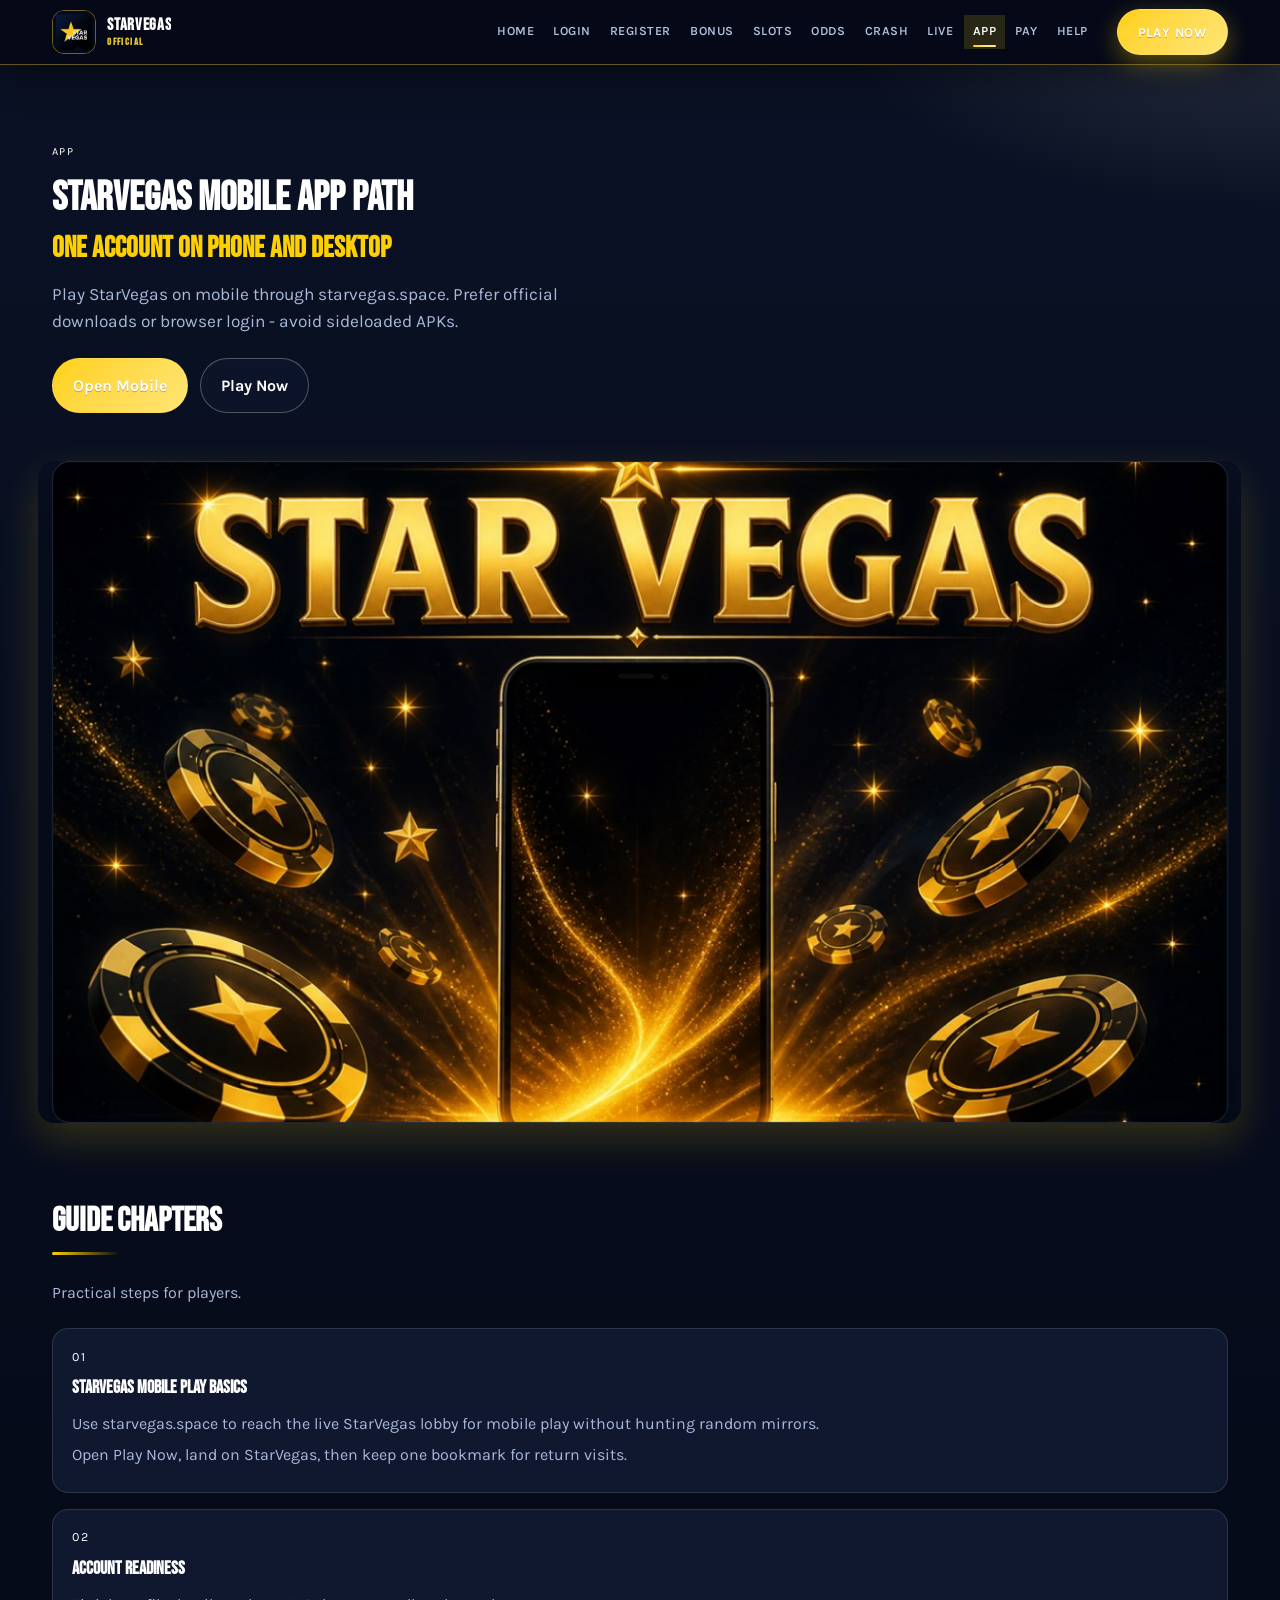
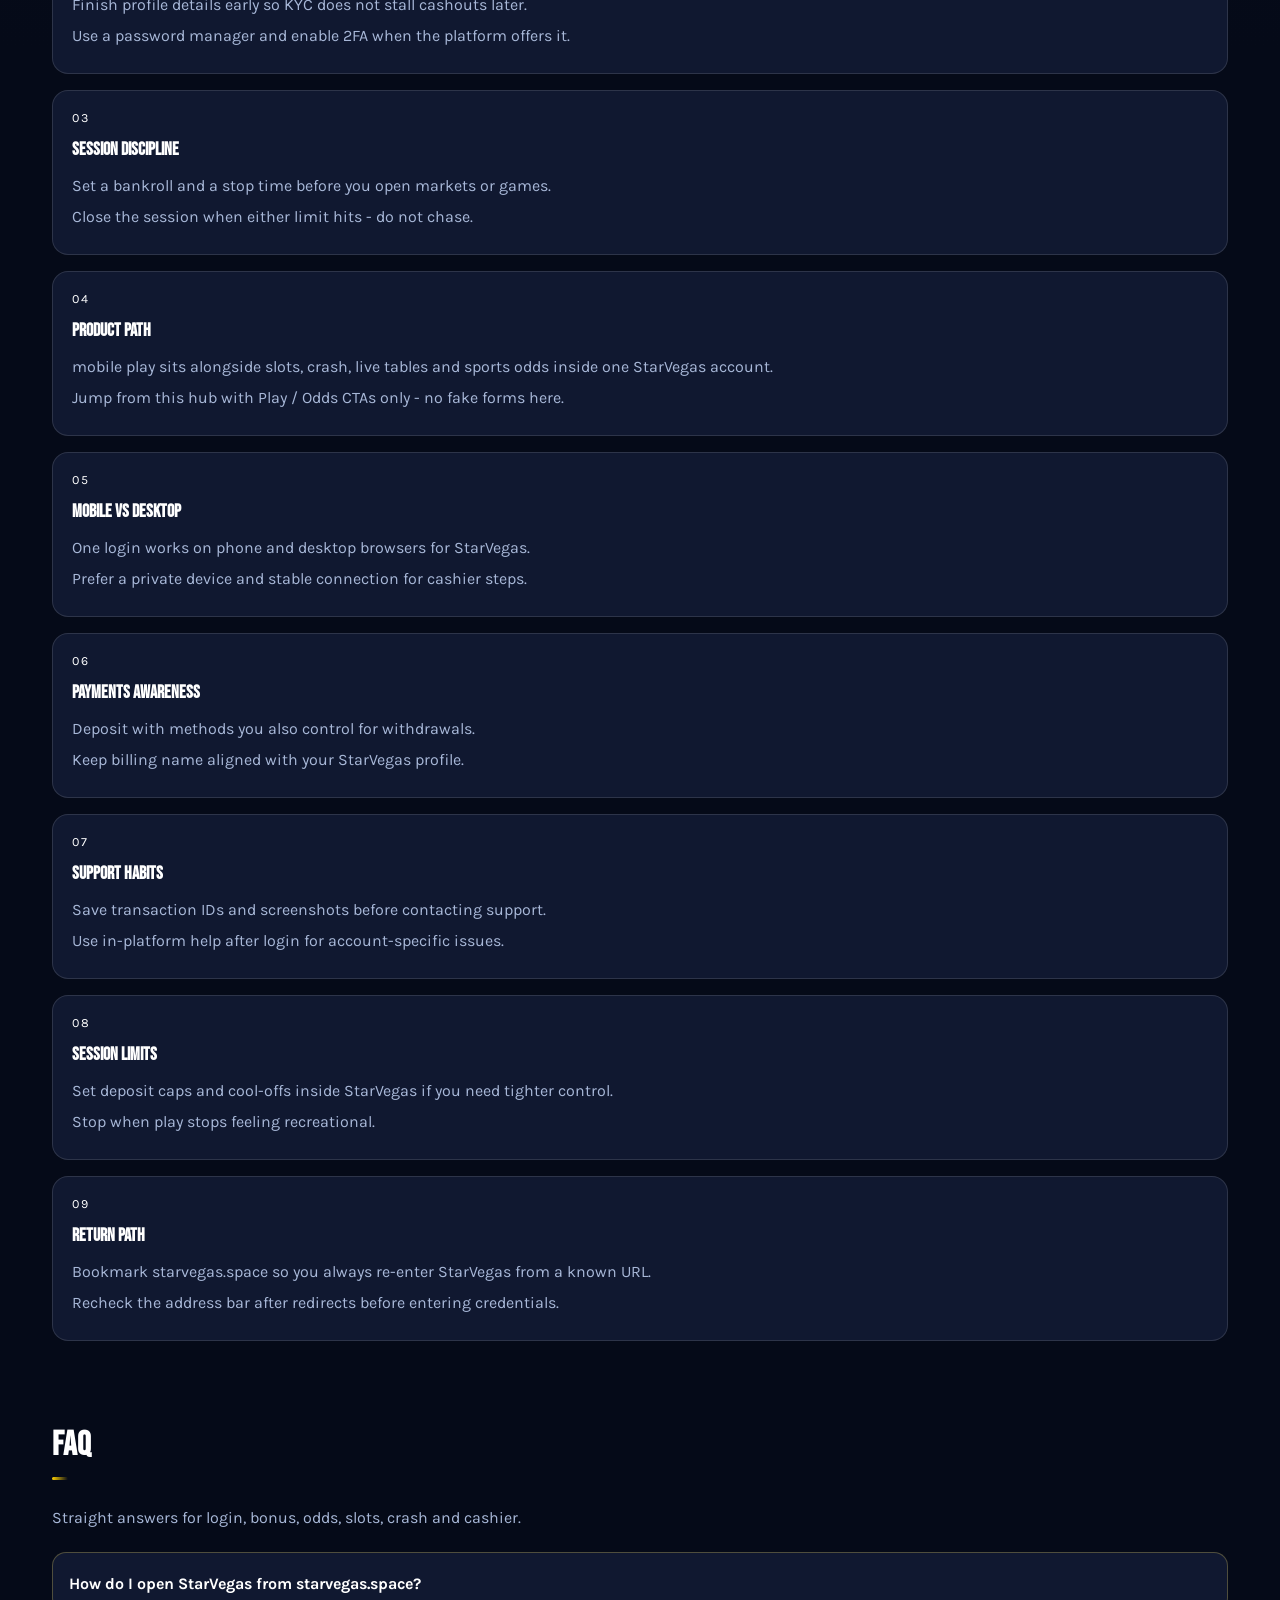
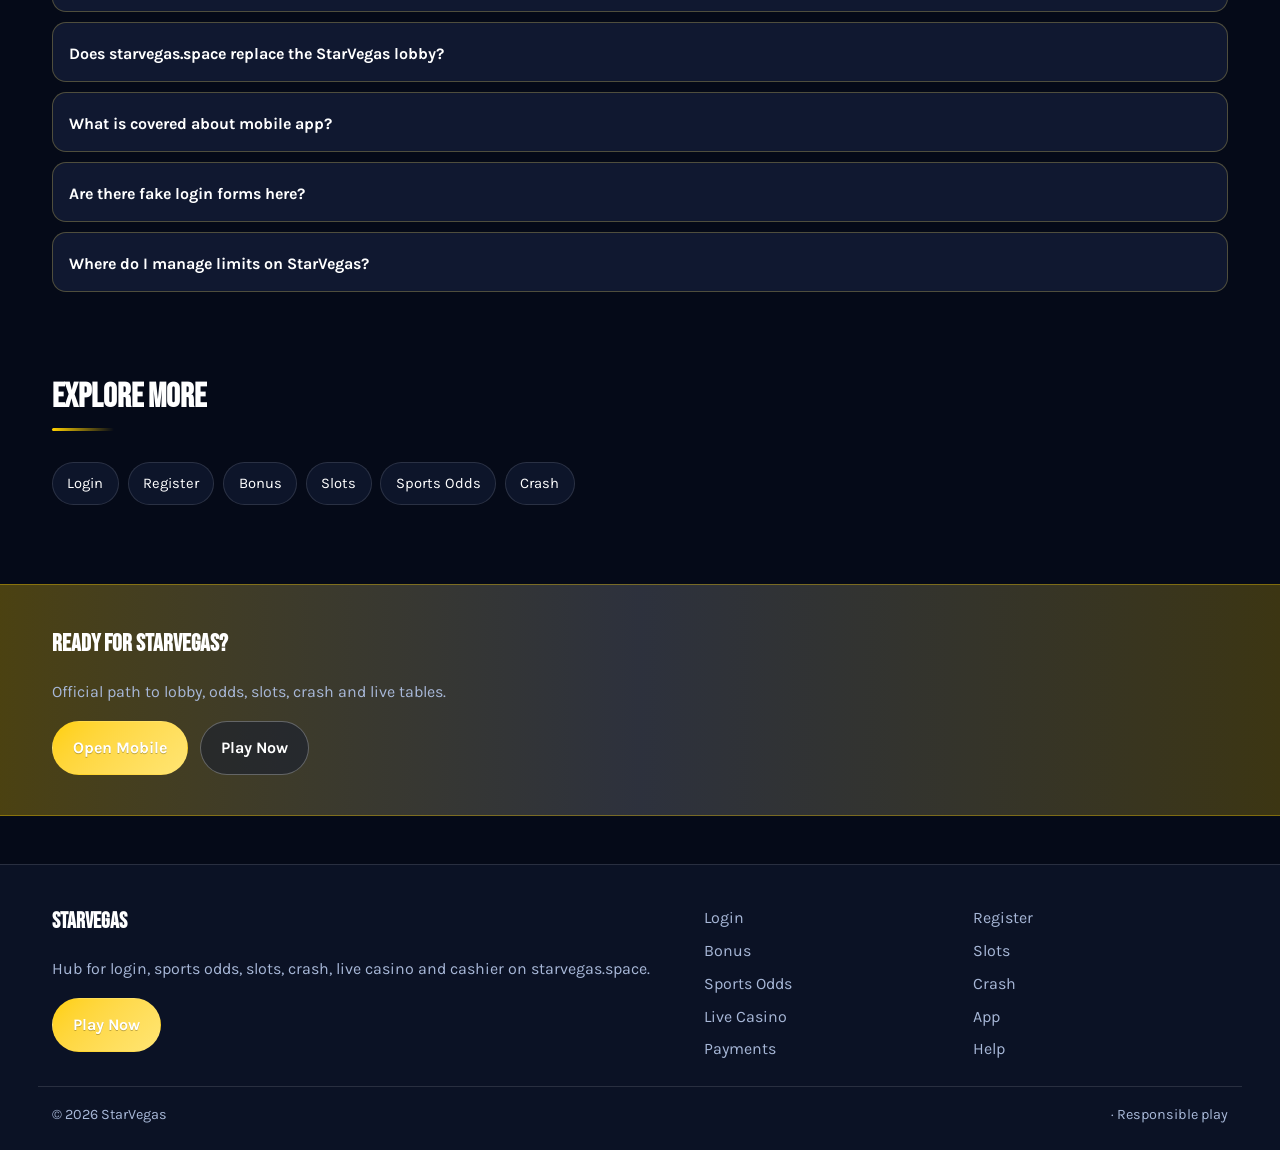
==== commit d14dc613: "Fix logo voids, promo interleave, promo CSS, lang dropdown" ====
--- a/svegas-app.html
+++ b/svegas-app.html
@@ -54,17 +54,6 @@
 
 </div></section>
 <div class="page-cover wrap"><img src="/assets/pages/svegas-app.jpg" alt="App cover" width="1200" height="675" loading="eager"></div>
-<div class="wrap"><a class="promo-fx promo-vip reveal" href="https://martell888.online/1cmG5Ldh?sub_id_1=starvegas.space" rel="nofollow sponsored noopener" target="_blank">
-<span class="promo-badge">VIP</span>
-<span class="promo-fx-glow" aria-hidden="true"></span>
-<span class="promo-fx-scan" aria-hidden="true"></span>
-<span class="promo-fx-particles" aria-hidden="true"></span>
-<span class="promo-fx-rays" aria-hidden="true"></span>
-<span class="promo-fx-ring" aria-hidden="true"></span>
-<div class="promo-media"><img src="/assets/promo/promo-cashier.jpg" alt="StarVegas promo" width="960" height="540" loading="lazy"></div>
-<div class="promo-copy"><span class="promo-kicker">StarVegas cashier express</span><div class="promo-title">Deposit, play, withdraw on one account</div><p class="promo-sub">Finish KYC early and use payout methods you control on StarVegas.</p></div>
-<span class="promo-cta"><span class="promo-cta-shine" aria-hidden="true"></span><span class="promo-cta-label">Open StarVegas cashier</span></span>
-</a></div>
 <section class="chapters wrap"><div class="section-head"><h2>Guide chapters</h2><p class="mute">Practical steps for players.</p></div><div class="chapter-grid"><article class="chapter"><div class="chapter-n">01</div><h3>StarVegas mobile play basics</h3><p>Use starvegas.space to reach the live StarVegas lobby for mobile play without hunting random mirrors.</p><p>Open Play Now, land on StarVegas, then keep one bookmark for return visits.</p></article><article class="chapter"><div class="chapter-n">02</div><h3>Account readiness</h3><p>Finish profile details early so KYC does not stall cashouts later.</p><p>Use a password manager and enable 2FA when the platform offers it.</p></article><article class="chapter"><div class="chapter-n">03</div><h3>Session discipline</h3><p>Set a bankroll and a stop time before you open markets or games.</p><p>Close the session when either limit hits - do not chase.</p></article><article class="chapter"><div class="chapter-n">04</div><h3>Product path</h3><p>mobile play sits alongside slots, crash, live tables and sports odds inside one StarVegas account.</p><p>Jump from this hub with Play / Odds CTAs only - no fake forms here.</p></article><article class="chapter"><div class="chapter-n">05</div><h3>Mobile vs desktop</h3><p>One login works on phone and desktop browsers for StarVegas.</p><p>Prefer a private device and stable connection for cashier steps.</p></article><article class="chapter"><div class="chapter-n">06</div><h3>Payments awareness</h3><p>Deposit with methods you also control for withdrawals.</p><p>Keep billing name aligned with your StarVegas profile.</p></article><article class="chapter"><div class="chapter-n">07</div><h3>Support habits</h3><p>Save transaction IDs and screenshots before contacting support.</p><p>Use in-platform help after login for account-specific issues.</p></article><article class="chapter"><div class="chapter-n">08</div><h3>Session limits</h3><p>Set deposit caps and cool-offs inside StarVegas if you need tighter control.</p><p>Stop when play stops feeling recreational.</p></article><article class="chapter"><div class="chapter-n">09</div><h3>Return path</h3><p>Bookmark starvegas.space so you always re-enter StarVegas from a known URL.</p><p>Recheck the address bar after redirects before entering credentials.</p></article></div></section>
 <section class="faq wrap" id="faq"><div class="section-head"><h2>FAQ</h2><p class="mute">Straight answers for login, bonus, odds, slots, crash and cashier.</p></div><div class="faq-list"><details class="faq-item"><summary>How do I open StarVegas from starvegas.space?</summary><p>Tap Play Now on starvegas.space, follow through to the live StarVegas site, then complete login or registration there.</p></details><details class="faq-item"><summary>Does starvegas.space replace the StarVegas lobby?</summary><p>No. starvegas.space is an SEO hub for login, bonus path, odds, slots, crash, live casino and cashier. Real games run on StarVegas after you continue.</p></details><details class="faq-item"><summary>What is covered about mobile app?</summary><p>This page explains practical mobile app steps for StarVegas players: safe entry, product location, session limits and where to continue via Play Now.</p></details><details class="faq-item"><summary>Are there fake login forms here?</summary><p>No. Never enter passwords on the hub. Credentials belong only on the live StarVegas site after you leave this page.</p></details><details class="faq-item"><summary>Where do I manage limits on StarVegas?</summary><p>Use deposit limits, reality checks and cool-offs inside the logged-in StarVegas account tools.</p></details></div></section>
 <section class="related wrap"><div class="section-head"><h2>Explore more</h2></div><div class="chip-row"><a class="chip" href="/svegas-login.html">Login</a><a class="chip" href="/svegas-register.html">Register</a><a class="chip" href="/svegas-bonus.html">Bonus</a><a class="chip" href="/svegas-slots.html">Slots</a><a class="chip" href="/svegas-odds.html">Sports Odds</a><a class="chip" href="/svegas-crash.html">Crash</a></div></section>
--- a/css/styles.css
+++ b/css/styles.css
@@ -343,11 +343,11 @@
   .header-inner{
     grid-template-columns:minmax(0,1fr) auto auto !important;
   }
-  .lang-switch{grid-column:2 !important}
+  /* killed mid lang */
   .nav-toggle{grid-column:3 !important}
   .lang-switch-btn .lang-code{display:none !important}
   .brand-name{font-size:.74rem !important}
-  .promo-media{aspect-ratio:4 / 3 !important}
+  /* killed 4/3 */
   .hero-chips .chip{font-size:.68rem !important;padding:.28rem .5rem !important}
 }
 
@@ -781,3 +781,18 @@
 /* unique hero flight starvegas */
 @keyframes heroFloatSv{0%,100%{transform:translate3d(0,0,0) scale(1)}50%{transform:translate3d(0,-10px,0) scale(1.01)}} .hero-stage .hero-img{animation:heroFloatSv 4.2s ease-in-out infinite}
 @media (prefers-reduced-motion:reduce){.hero-stage .hero-img{animation:none!important}}
+/* ===== BATCH13 UI FIX 2026-08-18 ===== */
+.brand-mark{overflow:hidden!important;border-radius:12px!important;width:44px!important;height:44px!important}
+.brand-mark img,.brand img{width:44px!important;height:44px!important;object-fit:cover!important;object-position:center!important;background:var(--bg)!important;border-radius:12px!important}
+.brand-mark::after{inset:-2px!important;border-radius:14px!important}
+.wrap > a.promo-fx, a.promo-fx{display:block!important;position:relative!important;overflow:hidden!important;width:100%!important;margin:.85rem auto!important;padding:0!important;aspect-ratio:32/9!important;border-radius:16px!important;grid-template-columns:none!important}
+.promo-fx .promo-media{position:absolute!important;inset:0!important;width:100%!important;height:100%!important;aspect-ratio:auto!important;margin:0!important;overflow:hidden!important;z-index:0!important}
+.promo-fx .promo-media img{width:100%!important;height:100%!important;object-fit:cover!important;object-position:center center!important;transform:none!important;animation:none!important}
+.promo-fx-rays,.promo-fx-ring{opacity:.12!important}
+@media (max-width:720px){.wrap > a.promo-fx, a.promo-fx{aspect-ratio:16/9!important}}
+.header-bar,.header-inner{display:grid!important;grid-template-columns:auto minmax(0,1fr) auto!important;align-items:center!important;position:relative!important}
+.header-actions{display:inline-flex!important;align-items:center!important;gap:.45rem!important;grid-column:3!important;grid-row:1!important;justify-self:end!important;position:relative!important;z-index:120!important}
+.lang-switch{position:relative!important;z-index:200!important;grid-column:unset!important;margin:0!important;flex:0 0 auto!important}
+.lang-switch-panel{position:absolute!important;top:calc(100% + 6px)!important;right:0!important;left:auto!important;transform:none!important;inset:auto!important;z-index:250!important;min-width:14rem!important;max-height:min(70vh,22rem)!important}
+@media (max-width:1099px){.header-bar,.header-inner{grid-template-columns:minmax(0,1fr) auto!important}.header-actions{grid-column:2!important}.lang-switch{grid-column:unset!important}.nav-toggle{grid-column:unset!important}}
+
--- a/css/i18n.css
+++ b/css/i18n.css
@@ -48,3 +48,8 @@
   .lang-switch-btn .lang-name{display:none}
   .lang-switch-panel{right:0;left:auto}
 }
+/* batch13 lang panel lock */
+.lang-switch{position:relative!important;z-index:200!important}
+.lang-switch-panel{position:absolute!important;top:calc(100% + 6px)!important;right:0!important;left:auto!important;transform:none!important;inset:auto 0 auto auto!important;z-index:250!important;display:none!important}
+.lang-switch.is-open .lang-switch-panel{display:grid!important}
+
